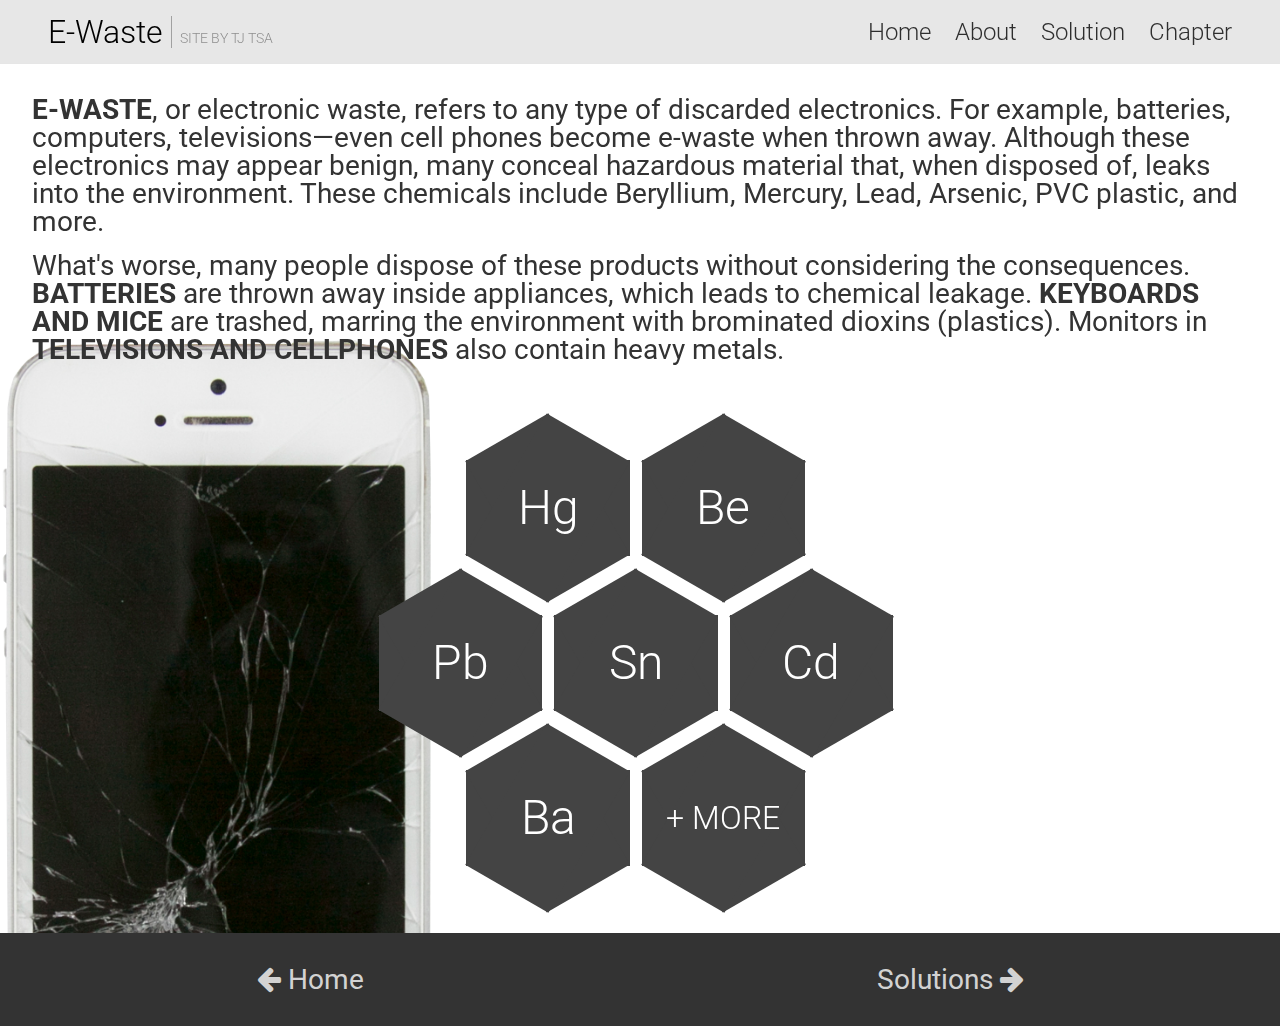
==== about.html @ 9950ea94 "Create nav menu" ====
<!doctype html>
<html class="no-js" lang="">
<head>
	<meta charset="utf-8">
	<meta http-equiv="x-ua-compatible" content="ie=edge">
	<title>About | E-Waste</title>
	<meta name="description" content="">
	<meta name="viewport" content="width=device-width, initial-scale=1">

	<link rel="apple-touch-icon" href="apple-touch-icon.png">
	<!-- Place favicon.ico in the root directory -->

	<link rel="stylesheet" href="css/styles.css">
	<link rel="stylesheet" href="css/about.css">
	<script src="js/min/jquery-2.1.3.min.js"></script>
	<!--<script src="js/min/modernizr-2.8.3.min.js"></script>-->
	<script src="js/min/tweenlite-1.16.1.min.js"></script>
	<script src="js/min/timelinelite-1.16.1.min.js"></script>
	<script src="js/min/CSSPlugin-1.16.1.min.js"></script>
	<!--<script src="js/min/highcharts-4.0.4.min.js"></script>-->
	<script src="js/min/scrollmagic-2.0.3.min.js"></script>
	<script src="js/min/scrollmagic-gsap-2.0.3.min.js"></script>
	<script src="js/min/verge-1.9.1.min.js"></script>
	<script src="js/scripts.js"></script>
	<script src="js/about.js"></script>
</head>
<body>
<header>
	<div id="title">
		<a href="./"><h1 ontouchstart="">E-Waste</h1></a>
		<a href="../" ontouchstart=""><h2>Site by TJ TSA</h2></a>
	</div>
	<nav id="menu">
		<a href="./" ontouchstart="">Home</a>
		<a href="about.html" ontouchstart="">About</a>
		<a href="solution.html" ontouchstart="">Solution</a>
		<a href="../" ontouchstart="">Chapter</a>
	</nav>
</header>
<div id="case">
	<img src="images/cracked_cellphone.png" id="cellphone" />
</div>
<main>
<section class="justify-left phone-padding">
	<div>
		<p>
			<b class="large">E-waste</b>, or electronic waste, refers to any type of discarded electronics.
			For example, batteries, computers, televisions—even cell phones become e-waste when thrown
			away. Although these electronics may appear benign, many conceal hazardous material that,
			when disposed of, leaks into the environment. These chemicals include Beryllium, Mercury,
			Lead, Arsenic, PVC plastic,	and more.
		</p>
		<br />
		<p>
			What's worse, many people dispose of these products without considering the consequences.
			<b>Batteries</b> are thrown away inside appliances, which leads to chemical leakage. <b>Keyboards
			and mice</b> are trashed, marring the environment with brominated dioxins (plastics). Monitors
			in <b>televisions and cellphones</b> also contain heavy metals.
		</p>
	</div>
</section>
<section class="phone-padding">
	<div class="hex-grid">
		<ol>
			<li class="hex" ontouchstart=""><h1>Hg</h1></li>
			<li class="hex" ontouchstart=""><h1>Be</h1></li>
		</ol>
		<ol>
			<li class="hex" ontouchstart=""><h1>Pb</h1></li>
			<li class="hex" ontouchstart=""><h1>Sn</h1></li>
			<li class="hex" ontouchstart=""><h1>Cd</h1></li>
		</ol>
		<ol>
			<li class="hex" ontouchstart=""><h1>Ba</h1></li>
			<li class="hex" ontouchstart=""><h1 class="small">+ MORE</h1></li>
		</ol>
	</div>
</section>
<footer>
	<div class="left" ontouchstart="">
		<h3><span class="fa fa-arrow-left"></span> Home</h3>
	</div>
	<div class="right" ontouchstart="">
		<h3>Solutions <span class="fa fa-arrow-right"></span></h3>
	</div>
</footer>
</main>
</body>
</html>
---- css/styles.css ----
@import url(https://fonts.googleapis.com/css?family=Roboto:400,100,200,300,500,700);@import url(https://maxcdn.bootstrapcdn.com/font-awesome/4.3.0/css/font-awesome.min.css);html,body,div,span,applet,object,iframe,h1,h2,h3,h4,h5,h6,p,blockquote,pre,a,abbr,acronym,address,big,cite,code,del,dfn,em,img,ins,kbd,q,s,samp,small,strike,strong,sub,sup,tt,var,dl,dt,dd,ol,ul,li,fieldset,form,label,legend,table,caption,tbody,tfoot,thead,tr,th,td,article,aside,canvas,details,embed,figure,figcaption,footer,header,hgroup,menu,nav,output,ruby,section,summary,time,mark,audio,video{margin:0;padding:0;border:0;font-size:100%;font:inherit;vertical-align:baseline}article,aside,details,figcaption,figure,footer,header,hgroup,menu,nav,section{display:block}body{line-height:1}ol,ul{list-style:none}blockquote,q{quotes:none}blockquote:before,blockquote:after,q:before,q:after{content:"";content:none}table{border-collapse:collapse;border-spacing:0}::-moz-selection{background:#b3d4fc;text-shadow:none}::selection{background:#b3d4fc;text-shadow:none}hr{display:block;height:1px;border:0;border-top:1px solid #ccc;margin:1em 0;padding:0}audio,canvas,iframe,img,svg,video{vertical-align:middle}fieldset{border:0;margin:0;padding:0}textarea{resize:vertical}.hidden{display:none}.visuallyhidden{border:0;clip:rect(0 0 0 0);height:1px;margin:-1px;overflow:hidden;padding:0;position:absolute;width:1px}.visuallyhidden.focusable:active,.visuallyhidden.focusable:focus{clip:auto;height:auto;margin:0;overflow:visible;position:static;width:auto}.invisible{visibility:hidden}.clearfix:before,.clearfix:after{content:" ";display:table}.clearfix:after{clear:both}@media print{*,*:before,*:after{background:transparent !important;color:#000 !important;box-shadow:none !important;text-shadow:none !important}a,a:visited{text-decoration:underline}a[href]:after{content:" (" attr(href) ")"}abbr[title]:after{content:" (" attr(title) ")"}a[href^="#"]:after,a[href^="javascript:"]:after{content:""}pre,blockquote{border:1px solid #999;page-break-inside:avoid}thead{display:table-header-group}tr,img{page-break-inside:avoid}img{max-width:100% !important}p,h2,h3{orphans:3;widows:3}h2,h3{page-break-after:avoid}}html{box-sizing:border-box}*,*:before,*:after{box-sizing:inherit}body{font-family:'Roboto', sans-serif;height:100%;overflow-x:hidden}html,main{height:100%}.noscroll{overflow:hidden}header{position:fixed;display:-webkit-box;display:-webkit-flex;display:-ms-flexbox;display:flex;-webkit-box-align:center;-webkit-align-items:center;-ms-flex-align:center;align-items:center;height:4rem;top:0;left:0;width:100%;padding:1rem 3rem;background-color:rgba(230,230,230,0.95);color:black;border-bottom:solid 1px #e6e6e6;-webkit-tap-highlight-color:transparent;-webkit-tap-highlight-color:transparent;z-index:10}header #title{display:-webkit-box;display:-webkit-flex;display:-ms-flexbox;display:flex;-webkit-box-align:baseline;-webkit-align-items:baseline;-ms-flex-align:baseline;align-items:baseline}header #title h1{font-size:200%;padding-right:0.5rem;margin:0;white-space:nowrap;overflow:hidden;border-right:solid rgba(0,0,0,0.3) 1px}header #title h2{padding-left:0.5rem;margin:0;font-size:90%;color:rgba(0,0,0,0.4);text-transform:uppercase;white-space:nowrap;overflow:hidden}header #title h2 a{color:rgba(0,0,0,0.4)}header nav#menu{display:-webkit-box;display:-webkit-flex;display:-ms-flexbox;display:flex;-webkit-box-flex:1;-webkit-flex-grow:1;-ms-flex-positive:1;flex-grow:1;-webkit-box-pack:end;-webkit-justify-content:flex-end;-ms-flex-pack:end;justify-content:flex-end}header nav#menu a{font-size:150%;font-weight:300;padding-left:1em;color:black;opacity:0.8;-webkit-transition:inherit,opacity 0.1s linear;transition:inherit,opacity 0.1s linear}@media only screen and (min-width: 769px){header a:hover{opacity:1}}@media only screen and (max-width: 768px){header{padding:1rem 2rem}header #title h2{font-size:75%}header a:active{opacity:1}}@media only screen and (min-width: 481px) and (max-width: 768px){header a{-webkit-transition:-webkit-transform 0.1s linear;transition:transform 0.1s linear}header a:active{-webkit-transform:scale3d(0.9, 0.9, 1);transform:scale3d(0.9, 0.9, 1)}}@media only screen and (max-width: 480px){header #title{-webkit-box-flex:1;-webkit-flex-grow:1;-ms-flex-positive:1;flex-grow:1}header #menu-toggle{display:block;width:1.5rem;height:1.5rem;text-align:center;font-size:1.5rem;opacity:0.7;-webkit-transition:opacity 0.1s linear,-webkit-transform 0.1s linear;transition:opacity 0.1s linear,transform 0.1s linear}header #menu-toggle:active{opacity:1}header #menu-toggle.active{-webkit-transform:rotate(180deg);-ms-transform:rotate(180deg);transform:rotate(180deg)}header nav{position:fixed;top:4rem;left:0;max-height:0;width:100%;overflow:hidden;-webkit-box-orient:vertical;-webkit-box-direction:normal;-webkit-flex-direction:column;-ms-flex-direction:column;flex-direction:column;-webkit-transition:max-height 250ms linear;transition:max-height 250ms linear}header nav a{display:block;width:100%;padding:0.25rem 2rem;background-color:#EEE;-webkit-transition:background-color 0.1s linear;transition:background-color 0.1s linear}header nav a:first-child{padding-top:0.5rem}header nav a:last-child{padding-bottom:0.5rem}header nav a:active{background-color:#FEFEFE}header nav.active{max-height:100%}}main{position:absolute;top:4rem;left:0;width:100%}@media only screen and (max-width: 480px){main{-webkit-transition:-webkit-filter 250ms linear,opacity 250ms linear;-moz-transition:-moz-filter 250ms linear,opacity 250ms linear;-ms-transition:-ms-filter 250ms linear,opacity 250ms linear;-o-transition:-o-filter 250ms linear,opacity 250ms linear}main.blur{-webkit-filter:blur(3px);filter:blur(3px);opacity:0.5}}a:link,a:visited{color:black;text-decoration:none}h1{margin:0;padding:0.7em}.center-horizontal{margin:0 auto}section{position:relative;display:-webkit-box;display:-webkit-flex;display:-ms-flexbox;display:flex;height:100%;width:100%;-webkit-box-align:center;-webkit-align-items:center;-ms-flex-align:center;align-items:center;-webkit-box-pack:center;-webkit-justify-content:center;-ms-flex-pack:center;justify-content:center;z-index:1}section.justify-left{-webkit-box-pack:start;-webkit-justify-content:flex-start;-ms-flex-pack:start;justify-content:flex-start;padding:2rem}section.justify-right{-webkit-box-pack:end;-webkit-justify-content:flex-end;-ms-flex-pack:end;justify-content:flex-end;padding:2rem}section.align-bottom{-webkit-box-align:end;-webkit-align-items:flex-end;-ms-flex-align:end;align-items:flex-end;padding:2rem}section .content{max-width:90%;text-align:center}section .footnote{position:absolute;padding:0.25rem 0;text-transform:uppercase;font-size:75%}section a{-webkit-transition:color 0.1s linear;transition:color 0.1s linear}section a:link,section a:visited{color:#303F9F}section a:hover{color:#5C6BC0}section b{text-transform:uppercase}section b.large{font-size:100%}section.cols{display:-webkit-box;display:-webkit-flex;display:-ms-flexbox;display:flex;-webkit-box-align:start;-webkit-align-items:flex-start;-ms-flex-align:start;align-items:flex-start;-webkit-box-pack:start;-webkit-justify-content:flex-start;-ms-flex-pack:start;justify-content:flex-start;z-index:1}section.cols .col{height:100%;width:50%;display:-webkit-box;display:-webkit-flex;display:-ms-flexbox;display:flex;-webkit-box-align:center;-webkit-align-items:center;-ms-flex-align:center;align-items:center}section.cols .col.left{position:relative;-webkit-box-pack:end;-webkit-justify-content:flex-end;-ms-flex-pack:end;justify-content:flex-end;text-align:right}section.cols .col.left .footnote{right:1rem}@media only screen and (max-width: 480px){section.cols{-webkit-box-orient:vertical;-webkit-box-direction:normal;-webkit-flex-direction:column;-ms-flex-direction:column;flex-direction:column}section.cols .col{height:auto;width:100%}}h1{font-size:300%;font-weight:300;margin:1.5rem 0;padding:0}h2{font-size:250%;font-weight:300;margin:1.25rem 0}h3{font-size:175%;font-weight:400;margin:1rem 0}h4{font-size:150%;font-weight:400;margin:1rem 0}p{font-size:175%;font-weight:400;color:#333}p.no-indent{text-indent:0;padding:2rem}div.button{display:-webkit-box;display:-webkit-flex;display:-ms-flexbox;display:flex;padding:1rem;border:solid green 1px;border-radius:1rem;-webkit-box-align:center;-webkit-align-items:center;-ms-flex-align:center;align-items:center;-webkit-box-pack:center;-webkit-justify-content:center;-ms-flex-pack:center;justify-content:center}footer{display:-webkit-box;display:-webkit-flex;display:-ms-flexbox;display:flex;-webkit-box-align:center;-webkit-align-items:center;-ms-flex-align:center;align-items:center;-webkit-box-pack:center;-webkit-justify-content:center;-ms-flex-pack:center;justify-content:center;color:rgba(255,255,255,0.8);background-color:#333;cursor:pointer}footer div{-webkit-box-flex:1;-webkit-flex-grow:1;-ms-flex-positive:1;flex-grow:1;padding:1rem 2rem;-webkit-transition:background-color 0.1s linear,color 0.1s linear;transition:background-color 0.1s linear,color 0.1s linear;text-align:center}footer div h2,footer div h3{-webkit-transition:-webkit-transform 50ms linear;transition:transform 50ms linear;pointer-events:none}footer div.left{justify-self:flex-start}footer div.right{justify-self:flex-end}@media only screen and (min-width: 769px){footer div:hover{background-color:#555;color:white}}@media only screen and (max-width: 768px){footer{-webkit-tap-highlight-color:transparent;-webkit-tap-highlight-color:transparent;-webkit-transition:-webkit-transform 0.1s linear;transition:transform 0.1s linear}footer div:active{background-color:#555;color:white}footer div:active h2,footer div:active h3{-webkit-transform:scale3d(0.9, 0.9, 1);transform:scale3d(0.9, 0.9, 1);-webkit-transition:-webkit-transform 50ms linear;transition:transform 50ms linear}}@media only screen and (max-width: 480px){p{-webkit-hyphens:auto;-moz-hyphens:auto;-ms-hyphens:auto;hyphens:auto;font-size:1.25em}h1{font-size:250%;font-weight:300;margin:1.5rem 0;padding:0}h2{font-size:200%;font-weight:300;margin:1.25rem 0}h3{font-size:150%;font-weight:400;margin:1rem 0}h4{font-size:125%;font-weight:400;margin:1rem 0}}
---- css/about.css ----
#case{position:absolute;top:25%;height:100%;width:auto}#case #cellphone{position:absolute;top:0;left:0;max-height:100%;width:auto}@media only screen and (max-width: 768px){#case{display:none;width:0}}.hex-grid ol:nth-child(2n-1){position:relative;left:5.4545454545rem}.hex-grid ol:nth-child(2n){position:relative;margin-top:3.5rem;margin-bottom:3.5rem}.hex-grid .hex{position:relative;width:10.2rem;height:6rem;background-color:#444;display:inline-block;margin-right:0.5rem;-webkit-transition:all 0.1s ease-in-out;transition:all 0.1s ease-in-out}.hex-grid .hex:before,.hex-grid .hex:after{position:absolute;width:inherit;height:inherit;border-radius:inherit;background:inherit;content:"";-webkit-transform:rotate(60deg);-ms-transform:rotate(60deg);transform:rotate(60deg)}.hex-grid .hex:after{-webkit-transform:rotate(-60deg);-ms-transform:rotate(-60deg);transform:rotate(-60deg)}.hex-grid .hex:active{-webkit-transform:scale3d(0.9, 0.9, 1);transform:scale3d(0.9, 0.9, 1)}@media only screen and (min-width: 769px){.hex-grid .hex:hover{background:#888;cursor:pointer}}.hex-grid h1{position:absolute;top:0;left:0;padding:0;color:white;width:100%;height:100%;text-align:center;line-height:3rem;z-index:2;pointer-events:none}.hex-grid h1.small{font-size:200%}@media only screen and (max-width: 768px){.hex-grid .hex{-webkit-tap-highlight-color:transparent;-webkit-tap-highlight-color:transparent;-webkit-transition:-webkit-transform 0.1s linear;transition:transform 0.1s linear}.hex-grid .hex:active{background-color:#888}}@media only screen and (max-width: 480px){.hex-grid ol:nth-child(2n-1){left:2.7272727273rem}.hex-grid .hex{width:5.1rem;height:3rem}.hex-grid ol:nth-child(2n){margin-top:2rem;margin-bottom:2rem}.hex-grid h1{font-size:150%;line-height:0}.hex-grid h1.small{font-size:110%}}section{height:auto;margin-bottom:4rem}section.full{height:100%}#padding{height:20%}
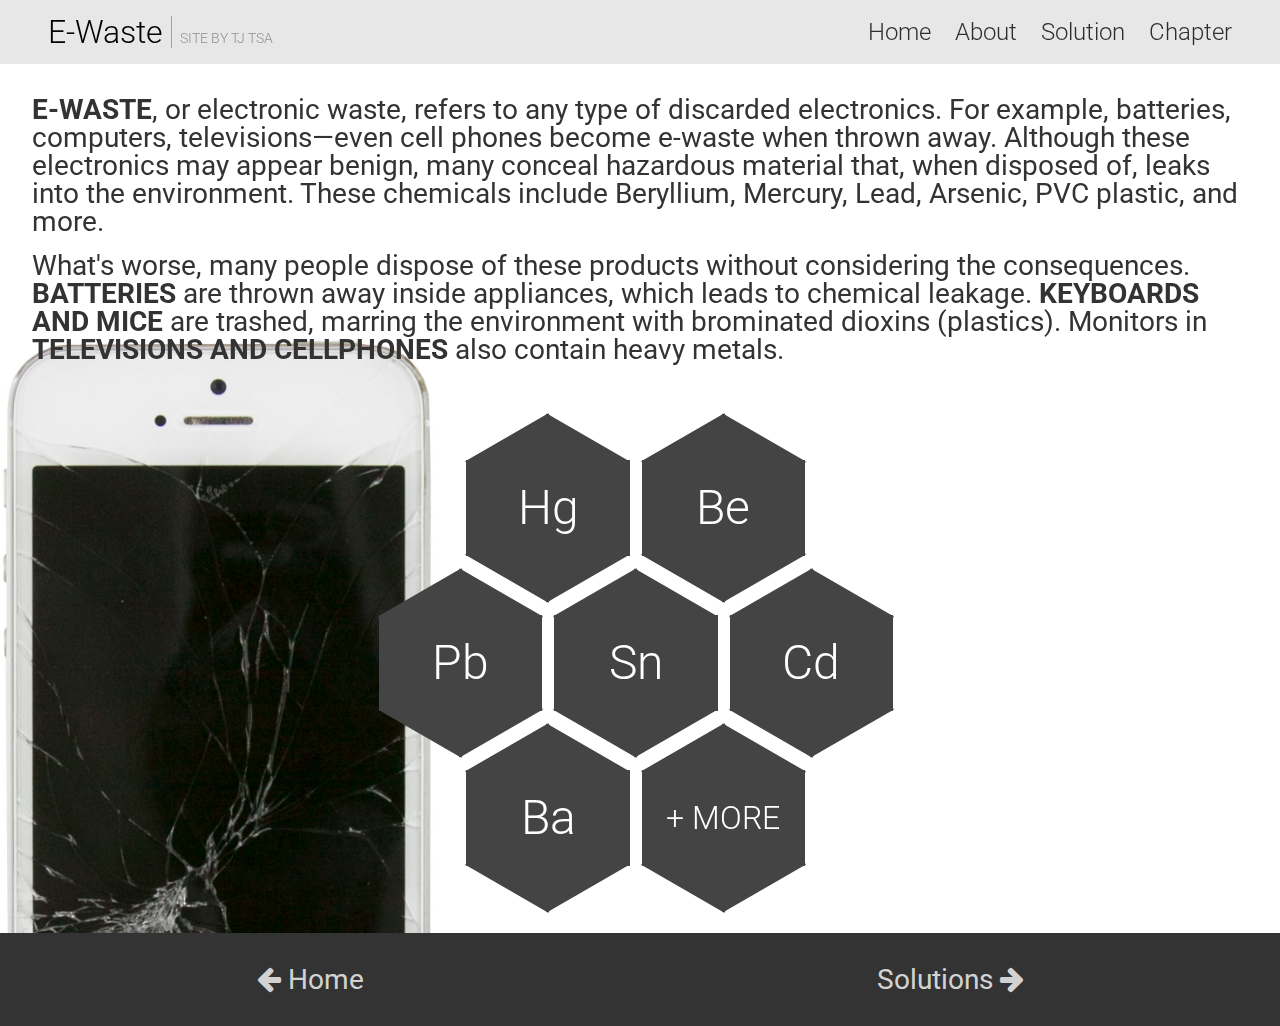
==== commit 333154a6: "Mobile optimizations" ====
--- a/about.html
+++ b/about.html
@@ -5,7 +5,7 @@
 	<meta http-equiv="x-ua-compatible" content="ie=edge">
 	<title>About | E-Waste</title>
 	<meta name="description" content="">
-	<meta name="viewport" content="width=device-width, initial-scale=1">
+	<meta name="viewport" content="width=device-width, initial-scale=1; maximum-scale=1; user-scalable=0;">
 
 	<link rel="apple-touch-icon" href="apple-touch-icon.png">
 	<!-- Place favicon.ico in the root directory -->
@@ -27,8 +27,8 @@
 <body>
 <header>
 	<div id="title">
-		<a href="./"><h1 ontouchstart="">E-Waste</h1></a>
-		<a href="../" ontouchstart=""><h2>Site by TJ TSA</h2></a>
+		<h1 ontouchstart=""><a href="./">E-Waste</a></h1>
+		<h2><a href="../" ontouchstart="">Site by TJ TSA</a></h2>
 	</div>
 	<nav id="menu">
 		<a href="./" ontouchstart="">Home</a>
@@ -38,7 +38,7 @@
 	</nav>
 </header>
 <div id="case">
-	<img src="images/cracked_cellphone.png" id="cellphone" />
+	<img src="images/cracked_cellphone.jpg" id="cellphone" />
 </div>
 <main>
 <section class="justify-left phone-padding">
--- a/css/styles.css
+++ b/css/styles.css
@@ -1 +1 @@
-@import url(https://fonts.googleapis.com/css?family=Roboto:400,100,200,300,500,700);@import url(https://maxcdn.bootstrapcdn.com/font-awesome/4.3.0/css/font-awesome.min.css);html,body,div,span,applet,object,iframe,h1,h2,h3,h4,h5,h6,p,blockquote,pre,a,abbr,acronym,address,big,cite,code,del,dfn,em,img,ins,kbd,q,s,samp,small,strike,strong,sub,sup,tt,var,dl,dt,dd,ol,ul,li,fieldset,form,label,legend,table,caption,tbody,tfoot,thead,tr,th,td,article,aside,canvas,details,embed,figure,figcaption,footer,header,hgroup,menu,nav,output,ruby,section,summary,time,mark,audio,video{margin:0;padding:0;border:0;font-size:100%;font:inherit;vertical-align:baseline}article,aside,details,figcaption,figure,footer,header,hgroup,menu,nav,section{display:block}body{line-height:1}ol,ul{list-style:none}blockquote,q{quotes:none}blockquote:before,blockquote:after,q:before,q:after{content:"";content:none}table{border-collapse:collapse;border-spacing:0}::-moz-selection{background:#b3d4fc;text-shadow:none}::selection{background:#b3d4fc;text-shadow:none}hr{display:block;height:1px;border:0;border-top:1px solid #ccc;margin:1em 0;padding:0}audio,canvas,iframe,img,svg,video{vertical-align:middle}fieldset{border:0;margin:0;padding:0}textarea{resize:vertical}.hidden{display:none}.visuallyhidden{border:0;clip:rect(0 0 0 0);height:1px;margin:-1px;overflow:hidden;padding:0;position:absolute;width:1px}.visuallyhidden.focusable:active,.visuallyhidden.focusable:focus{clip:auto;height:auto;margin:0;overflow:visible;position:static;width:auto}.invisible{visibility:hidden}.clearfix:before,.clearfix:after{content:" ";display:table}.clearfix:after{clear:both}@media print{*,*:before,*:after{background:transparent !important;color:#000 !important;box-shadow:none !important;text-shadow:none !important}a,a:visited{text-decoration:underline}a[href]:after{content:" (" attr(href) ")"}abbr[title]:after{content:" (" attr(title) ")"}a[href^="#"]:after,a[href^="javascript:"]:after{content:""}pre,blockquote{border:1px solid #999;page-break-inside:avoid}thead{display:table-header-group}tr,img{page-break-inside:avoid}img{max-width:100% !important}p,h2,h3{orphans:3;widows:3}h2,h3{page-break-after:avoid}}html{box-sizing:border-box}*,*:before,*:after{box-sizing:inherit}body{font-family:'Roboto', sans-serif;height:100%;overflow-x:hidden}html,main{height:100%}.noscroll{overflow:hidden}header{position:fixed;display:-webkit-box;display:-webkit-flex;display:-ms-flexbox;display:flex;-webkit-box-align:center;-webkit-align-items:center;-ms-flex-align:center;align-items:center;height:4rem;top:0;left:0;width:100%;padding:1rem 3rem;background-color:rgba(230,230,230,0.95);color:black;border-bottom:solid 1px #e6e6e6;-webkit-tap-highlight-color:transparent;-webkit-tap-highlight-color:transparent;z-index:10}header #title{display:-webkit-box;display:-webkit-flex;display:-ms-flexbox;display:flex;-webkit-box-align:baseline;-webkit-align-items:baseline;-ms-flex-align:baseline;align-items:baseline}header #title h1{font-size:200%;padding-right:0.5rem;margin:0;white-space:nowrap;overflow:hidden;border-right:solid rgba(0,0,0,0.3) 1px}header #title h2{padding-left:0.5rem;margin:0;font-size:90%;color:rgba(0,0,0,0.4);text-transform:uppercase;white-space:nowrap;overflow:hidden}header #title h2 a{color:rgba(0,0,0,0.4)}header nav#menu{display:-webkit-box;display:-webkit-flex;display:-ms-flexbox;display:flex;-webkit-box-flex:1;-webkit-flex-grow:1;-ms-flex-positive:1;flex-grow:1;-webkit-box-pack:end;-webkit-justify-content:flex-end;-ms-flex-pack:end;justify-content:flex-end}header nav#menu a{font-size:150%;font-weight:300;padding-left:1em;color:black;opacity:0.8;-webkit-transition:inherit,opacity 0.1s linear;transition:inherit,opacity 0.1s linear}@media only screen and (min-width: 769px){header a:hover{opacity:1}}@media only screen and (max-width: 768px){header{padding:1rem 2rem}header #title h2{font-size:75%}header a:active{opacity:1}}@media only screen and (min-width: 481px) and (max-width: 768px){header a{-webkit-transition:-webkit-transform 0.1s linear;transition:transform 0.1s linear}header a:active{-webkit-transform:scale3d(0.9, 0.9, 1);transform:scale3d(0.9, 0.9, 1)}}@media only screen and (max-width: 480px){header #title{-webkit-box-flex:1;-webkit-flex-grow:1;-ms-flex-positive:1;flex-grow:1}header #menu-toggle{display:block;width:1.5rem;height:1.5rem;text-align:center;font-size:1.5rem;opacity:0.7;-webkit-transition:opacity 0.1s linear,-webkit-transform 0.1s linear;transition:opacity 0.1s linear,transform 0.1s linear}header #menu-toggle:active{opacity:1}header #menu-toggle.active{-webkit-transform:rotate(180deg);-ms-transform:rotate(180deg);transform:rotate(180deg)}header nav{position:fixed;top:4rem;left:0;max-height:0;width:100%;overflow:hidden;-webkit-box-orient:vertical;-webkit-box-direction:normal;-webkit-flex-direction:column;-ms-flex-direction:column;flex-direction:column;-webkit-transition:max-height 250ms linear;transition:max-height 250ms linear}header nav a{display:block;width:100%;padding:0.25rem 2rem;background-color:#EEE;-webkit-transition:background-color 0.1s linear;transition:background-color 0.1s linear}header nav a:first-child{padding-top:0.5rem}header nav a:last-child{padding-bottom:0.5rem}header nav a:active{background-color:#FEFEFE}header nav.active{max-height:100%}}main{position:absolute;top:4rem;left:0;width:100%}@media only screen and (max-width: 480px){main{-webkit-transition:-webkit-filter 250ms linear,opacity 250ms linear;-moz-transition:-moz-filter 250ms linear,opacity 250ms linear;-ms-transition:-ms-filter 250ms linear,opacity 250ms linear;-o-transition:-o-filter 250ms linear,opacity 250ms linear}main.blur{-webkit-filter:blur(3px);filter:blur(3px);opacity:0.5}}a:link,a:visited{color:black;text-decoration:none}h1{margin:0;padding:0.7em}.center-horizontal{margin:0 auto}section{position:relative;display:-webkit-box;display:-webkit-flex;display:-ms-flexbox;display:flex;height:100%;width:100%;-webkit-box-align:center;-webkit-align-items:center;-ms-flex-align:center;align-items:center;-webkit-box-pack:center;-webkit-justify-content:center;-ms-flex-pack:center;justify-content:center;z-index:1}section.justify-left{-webkit-box-pack:start;-webkit-justify-content:flex-start;-ms-flex-pack:start;justify-content:flex-start;padding:2rem}section.justify-right{-webkit-box-pack:end;-webkit-justify-content:flex-end;-ms-flex-pack:end;justify-content:flex-end;padding:2rem}section.align-bottom{-webkit-box-align:end;-webkit-align-items:flex-end;-ms-flex-align:end;align-items:flex-end;padding:2rem}section .content{max-width:90%;text-align:center}section .footnote{position:absolute;padding:0.25rem 0;text-transform:uppercase;font-size:75%}section a{-webkit-transition:color 0.1s linear;transition:color 0.1s linear}section a:link,section a:visited{color:#303F9F}section a:hover{color:#5C6BC0}section b{text-transform:uppercase}section b.large{font-size:100%}section.cols{display:-webkit-box;display:-webkit-flex;display:-ms-flexbox;display:flex;-webkit-box-align:start;-webkit-align-items:flex-start;-ms-flex-align:start;align-items:flex-start;-webkit-box-pack:start;-webkit-justify-content:flex-start;-ms-flex-pack:start;justify-content:flex-start;z-index:1}section.cols .col{height:100%;width:50%;display:-webkit-box;display:-webkit-flex;display:-ms-flexbox;display:flex;-webkit-box-align:center;-webkit-align-items:center;-ms-flex-align:center;align-items:center}section.cols .col.left{position:relative;-webkit-box-pack:end;-webkit-justify-content:flex-end;-ms-flex-pack:end;justify-content:flex-end;text-align:right}section.cols .col.left .footnote{right:1rem}@media only screen and (max-width: 480px){section.cols{-webkit-box-orient:vertical;-webkit-box-direction:normal;-webkit-flex-direction:column;-ms-flex-direction:column;flex-direction:column}section.cols .col{height:auto;width:100%}}h1{font-size:300%;font-weight:300;margin:1.5rem 0;padding:0}h2{font-size:250%;font-weight:300;margin:1.25rem 0}h3{font-size:175%;font-weight:400;margin:1rem 0}h4{font-size:150%;font-weight:400;margin:1rem 0}p{font-size:175%;font-weight:400;color:#333}p.no-indent{text-indent:0;padding:2rem}div.button{display:-webkit-box;display:-webkit-flex;display:-ms-flexbox;display:flex;padding:1rem;border:solid green 1px;border-radius:1rem;-webkit-box-align:center;-webkit-align-items:center;-ms-flex-align:center;align-items:center;-webkit-box-pack:center;-webkit-justify-content:center;-ms-flex-pack:center;justify-content:center}footer{display:-webkit-box;display:-webkit-flex;display:-ms-flexbox;display:flex;-webkit-box-align:center;-webkit-align-items:center;-ms-flex-align:center;align-items:center;-webkit-box-pack:center;-webkit-justify-content:center;-ms-flex-pack:center;justify-content:center;color:rgba(255,255,255,0.8);background-color:#333;cursor:pointer}footer div{-webkit-box-flex:1;-webkit-flex-grow:1;-ms-flex-positive:1;flex-grow:1;padding:1rem 2rem;-webkit-transition:background-color 0.1s linear,color 0.1s linear;transition:background-color 0.1s linear,color 0.1s linear;text-align:center}footer div h2,footer div h3{-webkit-transition:-webkit-transform 50ms linear;transition:transform 50ms linear;pointer-events:none}footer div.left{justify-self:flex-start}footer div.right{justify-self:flex-end}@media only screen and (min-width: 769px){footer div:hover{background-color:#555;color:white}}@media only screen and (max-width: 768px){footer{-webkit-tap-highlight-color:transparent;-webkit-tap-highlight-color:transparent;-webkit-transition:-webkit-transform 0.1s linear;transition:transform 0.1s linear}footer div:active{background-color:#555;color:white}footer div:active h2,footer div:active h3{-webkit-transform:scale3d(0.9, 0.9, 1);transform:scale3d(0.9, 0.9, 1);-webkit-transition:-webkit-transform 50ms linear;transition:transform 50ms linear}}@media only screen and (max-width: 480px){p{-webkit-hyphens:auto;-moz-hyphens:auto;-ms-hyphens:auto;hyphens:auto;font-size:1.25em}h1{font-size:250%;font-weight:300;margin:1.5rem 0;padding:0}h2{font-size:200%;font-weight:300;margin:1.25rem 0}h3{font-size:150%;font-weight:400;margin:1rem 0}h4{font-size:125%;font-weight:400;margin:1rem 0}}
+@import url(https://fonts.googleapis.com/css?family=Roboto:400,100,200,300,500,700);@import url(https://maxcdn.bootstrapcdn.com/font-awesome/4.3.0/css/font-awesome.min.css);html,body,div,span,applet,object,iframe,h1,h2,h3,h4,h5,h6,p,blockquote,pre,a,abbr,acronym,address,big,cite,code,del,dfn,em,img,ins,kbd,q,s,samp,small,strike,strong,sub,sup,tt,var,dl,dt,dd,ol,ul,li,fieldset,form,label,legend,table,caption,tbody,tfoot,thead,tr,th,td,article,aside,canvas,details,embed,figure,figcaption,footer,header,hgroup,menu,nav,output,ruby,section,summary,time,mark,audio,video{margin:0;padding:0;border:0;font-size:100%;font:inherit;vertical-align:baseline}article,aside,details,figcaption,figure,footer,header,hgroup,menu,nav,section{display:block}body{line-height:1}ol,ul{list-style:none}blockquote,q{quotes:none}blockquote:before,blockquote:after,q:before,q:after{content:"";content:none}table{border-collapse:collapse;border-spacing:0}::-moz-selection{background:#b3d4fc;text-shadow:none}::selection{background:#b3d4fc;text-shadow:none}hr{display:block;height:1px;border:0;border-top:1px solid #ccc;margin:1em 0;padding:0}audio,canvas,iframe,img,svg,video{vertical-align:middle}fieldset{border:0;margin:0;padding:0}textarea{resize:vertical}.hidden{display:none}.visuallyhidden{border:0;clip:rect(0 0 0 0);height:1px;margin:-1px;overflow:hidden;padding:0;position:absolute;width:1px}.visuallyhidden.focusable:active,.visuallyhidden.focusable:focus{clip:auto;height:auto;margin:0;overflow:visible;position:static;width:auto}.invisible{visibility:hidden}.clearfix:before,.clearfix:after{content:" ";display:table}.clearfix:after{clear:both}@media print{*,*:before,*:after{background:transparent !important;color:#000 !important;box-shadow:none !important;text-shadow:none !important}a,a:visited{text-decoration:underline}a[href]:after{content:" (" attr(href) ")"}abbr[title]:after{content:" (" attr(title) ")"}a[href^="#"]:after,a[href^="javascript:"]:after{content:""}pre,blockquote{border:1px solid #999;page-break-inside:avoid}thead{display:table-header-group}tr,img{page-break-inside:avoid}img{max-width:100% !important}p,h2,h3{orphans:3;widows:3}h2,h3{page-break-after:avoid}}html{box-sizing:border-box}*,*:before,*:after{box-sizing:inherit}body{font-family:'Roboto', sans-serif;height:100%;overflow-x:hidden}html,main{height:100%}.noscroll{overflow:hidden}@media only screen and (max-width: 768px){.noscroll{position:fixed}}header{position:fixed;display:-webkit-box;display:-webkit-flex;display:-ms-flexbox;display:flex;-webkit-box-align:center;-webkit-align-items:center;-ms-flex-align:center;align-items:center;height:4rem;top:0;left:0;width:100%;padding:1rem 3rem;background-color:rgba(230,230,230,0.95);color:black;border-bottom:solid 1px #e6e6e6;-webkit-tap-highlight-color:transparent;-webkit-tap-highlight-color:transparent;z-index:10}header.webapp{margin-top:20px}header.webapp:before{position:fixed;top:0;left:0;content:"";height:20px;width:100%;background-color:rgba(230,230,230,0.95)}header #title{display:-webkit-box;display:-webkit-flex;display:-ms-flexbox;display:flex;-webkit-box-align:baseline;-webkit-align-items:baseline;-ms-flex-align:baseline;align-items:baseline}header #title h1{font-size:200%;padding-right:0.5rem;margin:0;white-space:nowrap;overflow:hidden;border-right:solid rgba(0,0,0,0.3) 1px}header #title h2{padding-left:0.5rem;margin:0;font-size:90%;color:rgba(0,0,0,0.4);text-transform:uppercase;white-space:nowrap;overflow:hidden}header #title h2 a{color:rgba(0,0,0,0.4)}header nav#menu{display:-webkit-box;display:-webkit-flex;display:-ms-flexbox;display:flex;-webkit-box-flex:1;-webkit-flex-grow:1;-ms-flex-positive:1;flex-grow:1;-webkit-box-pack:end;-webkit-justify-content:flex-end;-ms-flex-pack:end;justify-content:flex-end}header nav#menu a{font-size:150%;font-weight:300;padding-left:1em;color:black;opacity:0.8;-webkit-transition:inherit,opacity 0.1s linear;transition:inherit,opacity 0.1s linear}@media only screen and (min-width: 769px){header a:hover{opacity:1}}@media only screen and (max-width: 768px){header{padding:1rem 2rem}header #title h2{font-size:75%}header a:active{opacity:1}}@media only screen and (min-width: 481px) and (max-width: 768px){header a{-webkit-transition:-webkit-transform 0.1s linear;transition:transform 0.1s linear}header a:active{-webkit-transform:scale3d(0.9, 0.9, 1);transform:scale3d(0.9, 0.9, 1)}}@media only screen and (max-width: 480px){header.webapp nav{top:calc(4rem + 20px)}header #title{-webkit-box-flex:1;-webkit-flex-grow:1;-ms-flex-positive:1;flex-grow:1}header #title a{-webkit-transition:-webkit-transform 0.1s linear;transition:transform 0.1s linear}header #title a:active{-webkit-transform:scale3d(0.9, 0.9, 1);transform:scale3d(0.9, 0.9, 1)}header #menu-toggle{display:block;width:1.5rem;height:1.5rem;text-align:center;font-size:1.5rem;opacity:0.7;-webkit-transition:opacity 0.1s linear,-webkit-transform 0.1s linear;transition:opacity 0.1s linear,transform 0.1s linear}header #menu-toggle:active{opacity:1}header #menu-toggle.active{-webkit-transform:rotate(180deg);-ms-transform:rotate(180deg);transform:rotate(180deg)}header nav{position:fixed;top:4rem;left:0;max-height:0;width:100%;overflow:hidden;-webkit-box-orient:vertical;-webkit-box-direction:normal;-webkit-flex-direction:column;-ms-flex-direction:column;flex-direction:column;-webkit-transition:max-height 250ms linear;transition:max-height 250ms linear}header nav a{display:block;width:100%;padding:0.75rem 2rem;background-color:#EEE;border-bottom:solid rgba(0,0,0,0.3) 1px;-webkit-transition:background-color 0.1s linear;transition:background-color 0.1s linear}header nav a:active{background-color:#FEFEFE}header nav.active{max-height:100%}}main{position:absolute;top:4rem;left:0;width:100%}@media only screen and (max-width: 480px){main{-webkit-transition:-webkit-filter 250ms linear,opacity 250ms linear;-moz-transition:-moz-filter 250ms linear,opacity 250ms linear;-ms-transition:-ms-filter 250ms linear,opacity 250ms linear;-o-transition:-o-filter 250ms linear,opacity 250ms linear}main.blur{-webkit-filter:blur(7px);filter:blur(7px);opacity:0.5}}a:link,a:visited{color:black;text-decoration:none}h1{margin:0;padding:0.7em}.center-horizontal{margin:0 auto}section{position:relative;display:-webkit-box;display:-webkit-flex;display:-ms-flexbox;display:flex;height:100%;width:100%;-webkit-box-align:center;-webkit-align-items:center;-ms-flex-align:center;align-items:center;-webkit-box-pack:center;-webkit-justify-content:center;-ms-flex-pack:center;justify-content:center;z-index:1}section.justify-left{-webkit-box-pack:start;-webkit-justify-content:flex-start;-ms-flex-pack:start;justify-content:flex-start;padding:2rem}section.justify-right{-webkit-box-pack:end;-webkit-justify-content:flex-end;-ms-flex-pack:end;justify-content:flex-end;padding:2rem}section.align-bottom{-webkit-box-align:end;-webkit-align-items:flex-end;-ms-flex-align:end;align-items:flex-end;padding:2rem}section .content{max-width:90%;text-align:center}section .footnote{position:absolute;padding:0.25rem 0;text-transform:uppercase;font-size:75%}section a{-webkit-transition:color 0.1s linear;transition:color 0.1s linear}section a:link,section a:visited{color:#303F9F}section a:hover{color:#5C6BC0}section b{text-transform:uppercase}section b.large{font-size:100%}section.cols{display:-webkit-box;display:-webkit-flex;display:-ms-flexbox;display:flex;-webkit-box-align:start;-webkit-align-items:flex-start;-ms-flex-align:start;align-items:flex-start;-webkit-box-pack:start;-webkit-justify-content:flex-start;-ms-flex-pack:start;justify-content:flex-start;z-index:1}section.cols .col{height:100%;width:50%;display:-webkit-box;display:-webkit-flex;display:-ms-flexbox;display:flex;-webkit-box-align:center;-webkit-align-items:center;-ms-flex-align:center;align-items:center}section.cols .col.left{position:relative;-webkit-box-pack:end;-webkit-justify-content:flex-end;-ms-flex-pack:end;justify-content:flex-end;text-align:right}section.cols .col.left .footnote{right:1rem}@media only screen and (max-width: 480px){section.cols{-webkit-box-orient:vertical;-webkit-box-direction:normal;-webkit-flex-direction:column;-ms-flex-direction:column;flex-direction:column}section.cols .col{height:auto;width:100%}}h1{font-size:300%;font-weight:300;margin:1.5rem 0;padding:0}h2{font-size:250%;font-weight:300;margin:1.25rem 0}h3{font-size:175%;font-weight:400;margin:1rem 0}h4{font-size:150%;font-weight:400;margin:1rem 0}p{font-size:175%;font-weight:400;color:#333}p.no-indent{text-indent:0;padding:2rem}div.button{display:-webkit-box;display:-webkit-flex;display:-ms-flexbox;display:flex;padding:1rem;border:solid green 1px;border-radius:1rem;-webkit-box-align:center;-webkit-align-items:center;-ms-flex-align:center;align-items:center;-webkit-box-pack:center;-webkit-justify-content:center;-ms-flex-pack:center;justify-content:center}footer{display:-webkit-box;display:-webkit-flex;display:-ms-flexbox;display:flex;-webkit-box-align:center;-webkit-align-items:center;-ms-flex-align:center;align-items:center;-webkit-box-pack:center;-webkit-justify-content:center;-ms-flex-pack:center;justify-content:center;color:rgba(255,255,255,0.8);background-color:#333;cursor:pointer}footer div{-webkit-box-flex:1;-webkit-flex-grow:1;-ms-flex-positive:1;flex-grow:1;padding:1rem 2rem;-webkit-transition:background-color 0.1s linear,color 0.1s linear;transition:background-color 0.1s linear,color 0.1s linear;text-align:center}footer div h2,footer div h3{-webkit-transition:-webkit-transform 50ms linear;transition:transform 50ms linear;pointer-events:none}footer div.left{justify-self:flex-start}footer div.right{justify-self:flex-end}@media only screen and (min-width: 769px){footer div:hover{background-color:#555;color:white}}@media only screen and (max-width: 768px){footer{-webkit-tap-highlight-color:transparent;-webkit-tap-highlight-color:transparent;-webkit-transition:-webkit-transform 0.1s linear;transition:transform 0.1s linear}footer div:active{background-color:#555;color:white}footer div:active h2,footer div:active h3{-webkit-transform:scale3d(0.9, 0.9, 1);transform:scale3d(0.9, 0.9, 1);-webkit-transition:-webkit-transform 50ms linear;transition:transform 50ms linear}}@media only screen and (max-width: 480px){p{-webkit-hyphens:auto;-moz-hyphens:auto;-ms-hyphens:auto;hyphens:auto;font-size:1.25em}h1{font-size:250%;font-weight:300;margin:1.5rem 0;padding:0}h2{font-size:200%;font-weight:300;margin:1.25rem 0}h3{font-size:150%;font-weight:400;margin:1rem 0}h4{font-size:125%;font-weight:400;margin:1rem 0}}
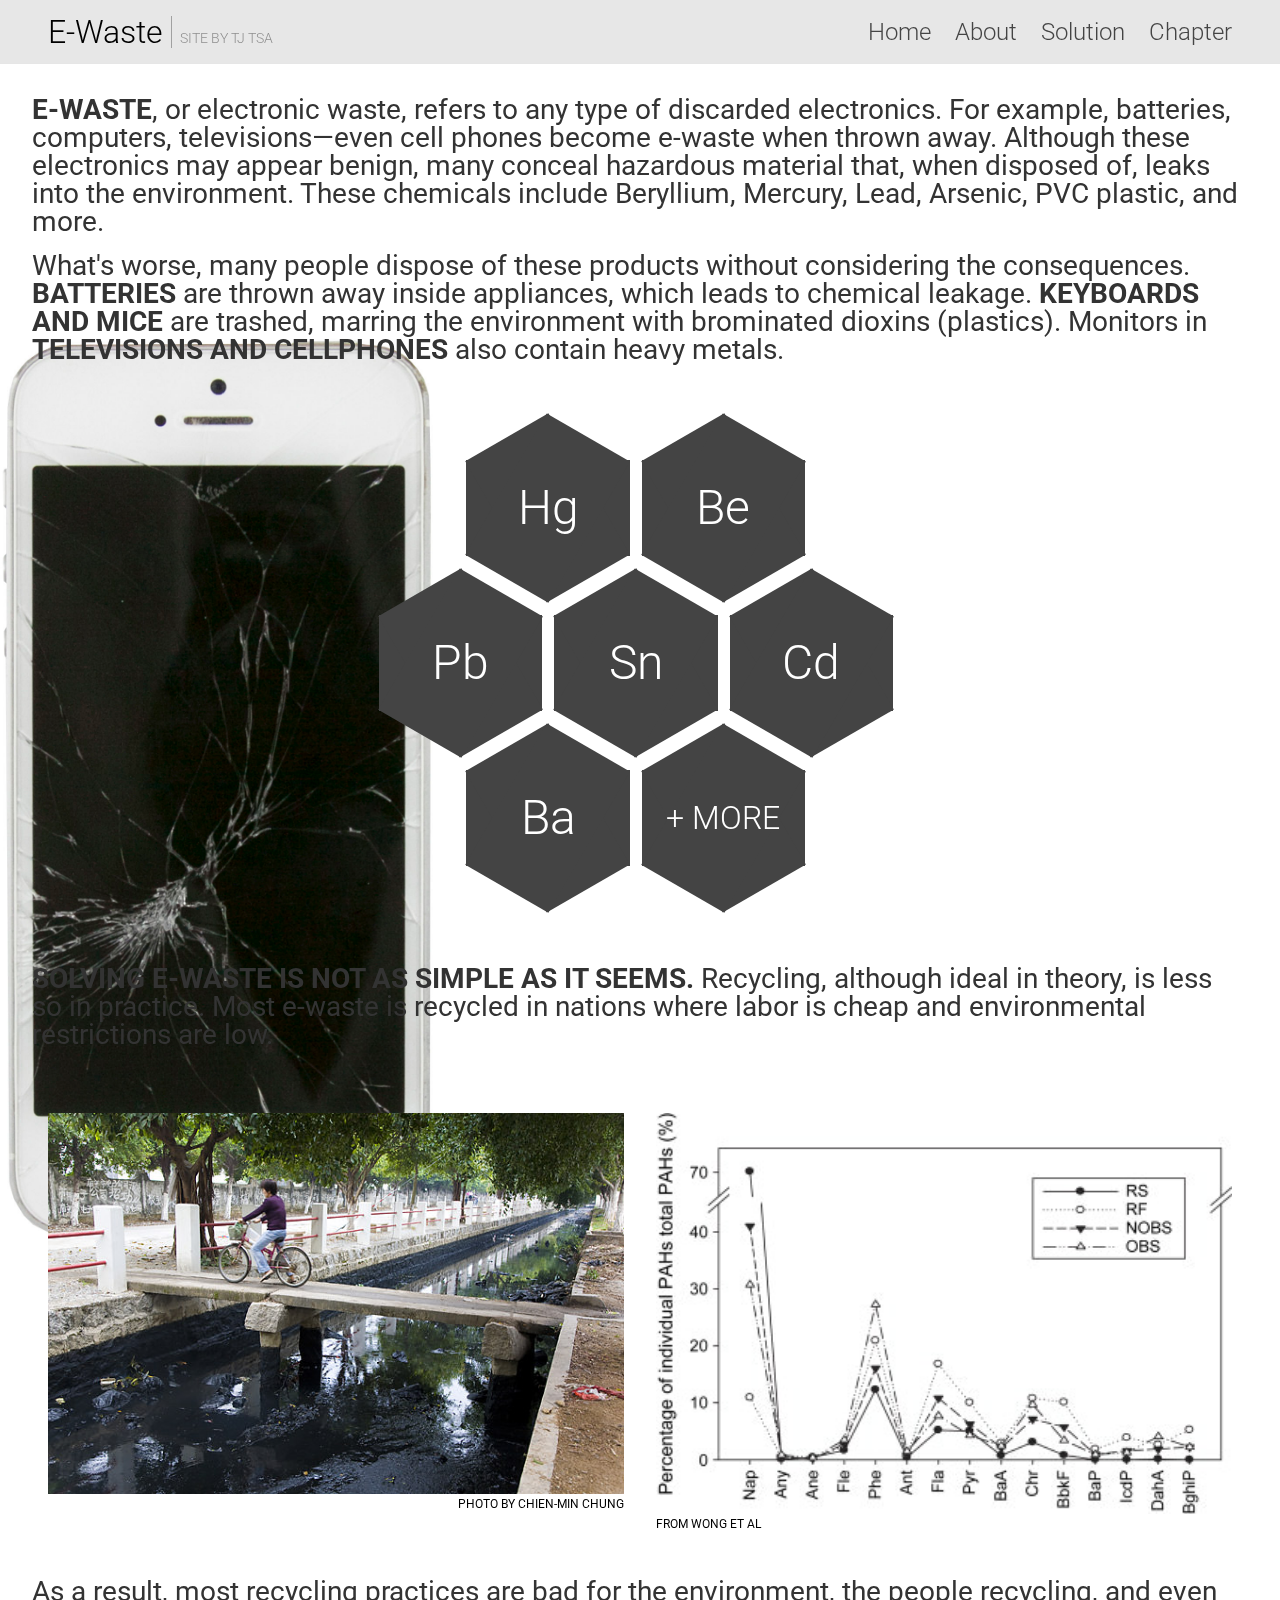
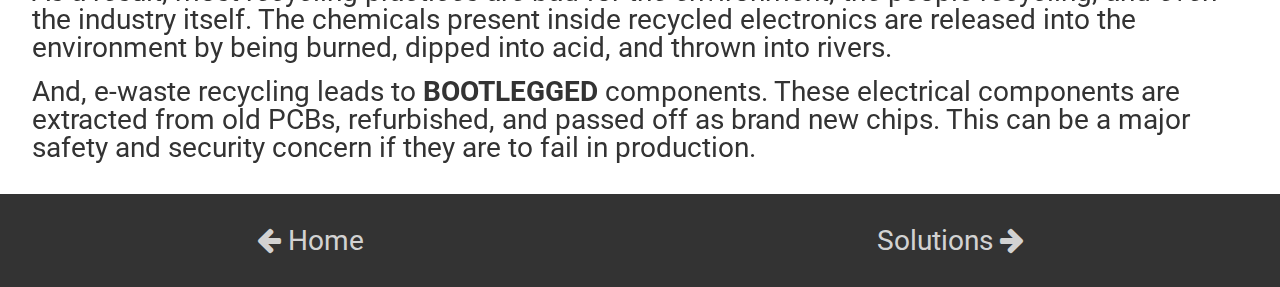
==== commit 178c1a03: "Update content" ====
--- a/about.html
+++ b/about.html
@@ -5,10 +5,11 @@
 	<meta http-equiv="x-ua-compatible" content="ie=edge">
 	<title>About | E-Waste</title>
 	<meta name="description" content="">
-	<meta name="viewport" content="width=device-width, initial-scale=1; maximum-scale=1; user-scalable=0;">
+	<meta name="viewport" content="width=device-width, initial-scale=1, maximum-scale=1, user-scalable=0">
+	<link rel="manifest" href="/manifest.json">
 
+	<link rel="icon" sizes="192x192" href="launcher-icon-4x.png">
 	<link rel="apple-touch-icon" href="apple-touch-icon.png">
-	<!-- Place favicon.ico in the root directory -->
 
 	<link rel="stylesheet" href="css/styles.css">
 	<link rel="stylesheet" href="css/about.css">
@@ -41,49 +42,85 @@
 	<img src="images/cracked_cellphone.jpg" id="cellphone" />
 </div>
 <main>
-<section class="justify-left phone-padding">
-	<div>
+	<section class="justify-left phone-padding pad">
+		<div>
+			<p>
+				<b class="large">E-waste</b>, or electronic waste, refers to any type of discarded electronics.
+				For example, batteries, computers, televisions—even cell phones become e-waste when thrown
+				away. Although these electronics may appear benign, many conceal hazardous material that,
+				when disposed of, leaks into the environment. These chemicals include Beryllium, Mercury,
+				Lead, Arsenic, PVC plastic,	and more.
+			</p>
+			<br />
+			<p>
+				What's worse, many people dispose of these products without considering the consequences.
+				<b>Batteries</b> are thrown away inside appliances, which leads to chemical leakage. <b>Keyboards
+				and mice</b> are trashed, marring the environment with brominated dioxins (plastics). Monitors
+				in <b>televisions and cellphones</b> also contain heavy metals.
+			</p>
+		</div>
+	</section>
+	<section class="phone-padding pad">
+		<div class="hex-grid">
+			<ol>
+				<li class="hex" ontouchstart=""><h1>Hg</h1></li>
+				<li class="hex" ontouchstart=""><h1>Be</h1></li>
+			</ol>
+			<ol>
+				<li class="hex" ontouchstart=""><h1>Pb</h1></li>
+				<li class="hex" ontouchstart=""><h1>Sn</h1></li>
+				<li class="hex" ontouchstart=""><h1>Cd</h1></li>
+			</ol>
+			<ol>
+				<li class="hex" ontouchstart=""><h1>Ba</h1></li>
+				<li class="hex" ontouchstart=""><h1 class="small">+ MORE</h1></li>
+			</ol>
+		</div>
+	</section>
+	<section class="justify-left phone-padding">
 		<p>
-			<b class="large">E-waste</b>, or electronic waste, refers to any type of discarded electronics.
-			For example, batteries, computers, televisions—even cell phones become e-waste when thrown
-			away. Although these electronics may appear benign, many conceal hazardous material that,
-			when disposed of, leaks into the environment. These chemicals include Beryllium, Mercury,
-			Lead, Arsenic, PVC plastic,	and more.
+			<b>Solving e-waste is not as simple as it seems.</b> Recycling, although ideal in theory, is
+			less so in practice. Most e-waste is recycled in nations where labor is cheap and environmental
+			restrictions are low.
 		</p>
-		<br />
-		<p>
-			What's worse, many people dispose of these products without considering the consequences.
-			<b>Batteries</b> are thrown away inside appliances, which leads to chemical leakage. <b>Keyboards
-			and mice</b> are trashed, marring the environment with brominated dioxins (plastics). Monitors
-			in <b>televisions and cellphones</b> also contain heavy metals.
-		</p>
-	</div>
-</section>
-<section class="phone-padding">
-	<div class="hex-grid">
-		<ol>
-			<li class="hex" ontouchstart=""><h1>Hg</h1></li>
-			<li class="hex" ontouchstart=""><h1>Be</h1></li>
-		</ol>
-		<ol>
-			<li class="hex" ontouchstart=""><h1>Pb</h1></li>
-			<li class="hex" ontouchstart=""><h1>Sn</h1></li>
-			<li class="hex" ontouchstart=""><h1>Cd</h1></li>
-		</ol>
-		<ol>
-			<li class="hex" ontouchstart=""><h1>Ba</h1></li>
-			<li class="hex" ontouchstart=""><h1 class="small">+ MORE</h1></li>
-		</ol>
-	</div>
-</section>
-<footer>
-	<div class="left" ontouchstart="">
-		<h3><span class="fa fa-arrow-left"></span> Home</h3>
-	</div>
-	<div class="right" ontouchstart="">
-		<h3>Solutions <span class="fa fa-arrow-right"></span></h3>
-	</div>
-</footer>
+	</section>
+	<section class="justify-left phone-padding cols">
+		<div class="col left">
+			<div class="img-container">
+				<img src="images/e_waste_04.jpg"/>
+				<div class="footnote">Photo by Chien-Min Chung</div>
+			</div>
+		</div>
+		<div class="col right">
+			<div class="img-container">
+				<img src="images/pap_chart.jpg"/>
+				<div class="footnote">From Wong et al</div>
+			</div>
+		</div>
+	</section>
+	<section class="justify-left phone-padding">
+		<div>
+			<p>
+				As a result, most recycling practices are bad for the environment, the people recycling,
+				and even the industry itself. The chemicals present inside recycled electronics are
+				released into the environment by being burned, dipped into acid, and thrown into rivers.
+			</p>
+			<br />
+			<p>
+				And, e-waste recycling leads to <b>bootlegged</b> components. These electrical components
+				are extracted from old PCBs, refurbished, and passed off as brand new chips. This can be
+				a major safety and security concern if they are to fail in production.
+			</p>
+		</div>
+	</section>
+	<footer>
+		<div class="left" ontouchstart="">
+			<h3><span class="fa fa-arrow-left"></span> Home</h3>
+		</div>
+		<div class="right" ontouchstart="">
+			<h3>Solutions <span class="fa fa-arrow-right"></span></h3>
+		</div>
+	</footer>
 </main>
 </body>
 </html>--- a/css/styles.css
+++ b/css/styles.css
@@ -1 +1 @@
-@import url(https://fonts.googleapis.com/css?family=Roboto:400,100,200,300,500,700);@import url(https://maxcdn.bootstrapcdn.com/font-awesome/4.3.0/css/font-awesome.min.css);html,body,div,span,applet,object,iframe,h1,h2,h3,h4,h5,h6,p,blockquote,pre,a,abbr,acronym,address,big,cite,code,del,dfn,em,img,ins,kbd,q,s,samp,small,strike,strong,sub,sup,tt,var,dl,dt,dd,ol,ul,li,fieldset,form,label,legend,table,caption,tbody,tfoot,thead,tr,th,td,article,aside,canvas,details,embed,figure,figcaption,footer,header,hgroup,menu,nav,output,ruby,section,summary,time,mark,audio,video{margin:0;padding:0;border:0;font-size:100%;font:inherit;vertical-align:baseline}article,aside,details,figcaption,figure,footer,header,hgroup,menu,nav,section{display:block}body{line-height:1}ol,ul{list-style:none}blockquote,q{quotes:none}blockquote:before,blockquote:after,q:before,q:after{content:"";content:none}table{border-collapse:collapse;border-spacing:0}::-moz-selection{background:#b3d4fc;text-shadow:none}::selection{background:#b3d4fc;text-shadow:none}hr{display:block;height:1px;border:0;border-top:1px solid #ccc;margin:1em 0;padding:0}audio,canvas,iframe,img,svg,video{vertical-align:middle}fieldset{border:0;margin:0;padding:0}textarea{resize:vertical}.hidden{display:none}.visuallyhidden{border:0;clip:rect(0 0 0 0);height:1px;margin:-1px;overflow:hidden;padding:0;position:absolute;width:1px}.visuallyhidden.focusable:active,.visuallyhidden.focusable:focus{clip:auto;height:auto;margin:0;overflow:visible;position:static;width:auto}.invisible{visibility:hidden}.clearfix:before,.clearfix:after{content:" ";display:table}.clearfix:after{clear:both}@media print{*,*:before,*:after{background:transparent !important;color:#000 !important;box-shadow:none !important;text-shadow:none !important}a,a:visited{text-decoration:underline}a[href]:after{content:" (" attr(href) ")"}abbr[title]:after{content:" (" attr(title) ")"}a[href^="#"]:after,a[href^="javascript:"]:after{content:""}pre,blockquote{border:1px solid #999;page-break-inside:avoid}thead{display:table-header-group}tr,img{page-break-inside:avoid}img{max-width:100% !important}p,h2,h3{orphans:3;widows:3}h2,h3{page-break-after:avoid}}html{box-sizing:border-box}*,*:before,*:after{box-sizing:inherit}body{font-family:'Roboto', sans-serif;height:100%;overflow-x:hidden}html,main{height:100%}.noscroll{overflow:hidden}@media only screen and (max-width: 768px){.noscroll{position:fixed}}header{position:fixed;display:-webkit-box;display:-webkit-flex;display:-ms-flexbox;display:flex;-webkit-box-align:center;-webkit-align-items:center;-ms-flex-align:center;align-items:center;height:4rem;top:0;left:0;width:100%;padding:1rem 3rem;background-color:rgba(230,230,230,0.95);color:black;border-bottom:solid 1px #e6e6e6;-webkit-tap-highlight-color:transparent;-webkit-tap-highlight-color:transparent;z-index:10}header.webapp{margin-top:20px}header.webapp:before{position:fixed;top:0;left:0;content:"";height:20px;width:100%;background-color:rgba(230,230,230,0.95)}header #title{display:-webkit-box;display:-webkit-flex;display:-ms-flexbox;display:flex;-webkit-box-align:baseline;-webkit-align-items:baseline;-ms-flex-align:baseline;align-items:baseline}header #title h1{font-size:200%;padding-right:0.5rem;margin:0;white-space:nowrap;overflow:hidden;border-right:solid rgba(0,0,0,0.3) 1px}header #title h2{padding-left:0.5rem;margin:0;font-size:90%;color:rgba(0,0,0,0.4);text-transform:uppercase;white-space:nowrap;overflow:hidden}header #title h2 a{color:rgba(0,0,0,0.4)}header nav#menu{display:-webkit-box;display:-webkit-flex;display:-ms-flexbox;display:flex;-webkit-box-flex:1;-webkit-flex-grow:1;-ms-flex-positive:1;flex-grow:1;-webkit-box-pack:end;-webkit-justify-content:flex-end;-ms-flex-pack:end;justify-content:flex-end}header nav#menu a{font-size:150%;font-weight:300;padding-left:1em;color:black;opacity:0.8;-webkit-transition:inherit,opacity 0.1s linear;transition:inherit,opacity 0.1s linear}@media only screen and (min-width: 769px){header a:hover{opacity:1}}@media only screen and (max-width: 768px){header{padding:1rem 2rem}header #title h2{font-size:75%}header a:active{opacity:1}}@media only screen and (min-width: 481px) and (max-width: 768px){header a{-webkit-transition:-webkit-transform 0.1s linear;transition:transform 0.1s linear}header a:active{-webkit-transform:scale3d(0.9, 0.9, 1);transform:scale3d(0.9, 0.9, 1)}}@media only screen and (max-width: 480px){header.webapp nav{top:calc(4rem + 20px)}header #title{-webkit-box-flex:1;-webkit-flex-grow:1;-ms-flex-positive:1;flex-grow:1}header #title a{-webkit-transition:-webkit-transform 0.1s linear;transition:transform 0.1s linear}header #title a:active{-webkit-transform:scale3d(0.9, 0.9, 1);transform:scale3d(0.9, 0.9, 1)}header #menu-toggle{display:block;width:1.5rem;height:1.5rem;text-align:center;font-size:1.5rem;opacity:0.7;-webkit-transition:opacity 0.1s linear,-webkit-transform 0.1s linear;transition:opacity 0.1s linear,transform 0.1s linear}header #menu-toggle:active{opacity:1}header #menu-toggle.active{-webkit-transform:rotate(180deg);-ms-transform:rotate(180deg);transform:rotate(180deg)}header nav{position:fixed;top:4rem;left:0;max-height:0;width:100%;overflow:hidden;-webkit-box-orient:vertical;-webkit-box-direction:normal;-webkit-flex-direction:column;-ms-flex-direction:column;flex-direction:column;-webkit-transition:max-height 250ms linear;transition:max-height 250ms linear}header nav a{display:block;width:100%;padding:0.75rem 2rem;background-color:#EEE;border-bottom:solid rgba(0,0,0,0.3) 1px;-webkit-transition:background-color 0.1s linear;transition:background-color 0.1s linear}header nav a:active{background-color:#FEFEFE}header nav.active{max-height:100%}}main{position:absolute;top:4rem;left:0;width:100%}@media only screen and (max-width: 480px){main{-webkit-transition:-webkit-filter 250ms linear,opacity 250ms linear;-moz-transition:-moz-filter 250ms linear,opacity 250ms linear;-ms-transition:-ms-filter 250ms linear,opacity 250ms linear;-o-transition:-o-filter 250ms linear,opacity 250ms linear}main.blur{-webkit-filter:blur(7px);filter:blur(7px);opacity:0.5}}a:link,a:visited{color:black;text-decoration:none}h1{margin:0;padding:0.7em}.center-horizontal{margin:0 auto}section{position:relative;display:-webkit-box;display:-webkit-flex;display:-ms-flexbox;display:flex;height:100%;width:100%;-webkit-box-align:center;-webkit-align-items:center;-ms-flex-align:center;align-items:center;-webkit-box-pack:center;-webkit-justify-content:center;-ms-flex-pack:center;justify-content:center;z-index:1}section.justify-left{-webkit-box-pack:start;-webkit-justify-content:flex-start;-ms-flex-pack:start;justify-content:flex-start;padding:2rem}section.justify-right{-webkit-box-pack:end;-webkit-justify-content:flex-end;-ms-flex-pack:end;justify-content:flex-end;padding:2rem}section.align-bottom{-webkit-box-align:end;-webkit-align-items:flex-end;-ms-flex-align:end;align-items:flex-end;padding:2rem}section .content{max-width:90%;text-align:center}section .footnote{position:absolute;padding:0.25rem 0;text-transform:uppercase;font-size:75%}section a{-webkit-transition:color 0.1s linear;transition:color 0.1s linear}section a:link,section a:visited{color:#303F9F}section a:hover{color:#5C6BC0}section b{text-transform:uppercase}section b.large{font-size:100%}section.cols{display:-webkit-box;display:-webkit-flex;display:-ms-flexbox;display:flex;-webkit-box-align:start;-webkit-align-items:flex-start;-ms-flex-align:start;align-items:flex-start;-webkit-box-pack:start;-webkit-justify-content:flex-start;-ms-flex-pack:start;justify-content:flex-start;z-index:1}section.cols .col{height:100%;width:50%;display:-webkit-box;display:-webkit-flex;display:-ms-flexbox;display:flex;-webkit-box-align:center;-webkit-align-items:center;-ms-flex-align:center;align-items:center}section.cols .col.left{position:relative;-webkit-box-pack:end;-webkit-justify-content:flex-end;-ms-flex-pack:end;justify-content:flex-end;text-align:right}section.cols .col.left .footnote{right:1rem}@media only screen and (max-width: 480px){section.cols{-webkit-box-orient:vertical;-webkit-box-direction:normal;-webkit-flex-direction:column;-ms-flex-direction:column;flex-direction:column}section.cols .col{height:auto;width:100%}}h1{font-size:300%;font-weight:300;margin:1.5rem 0;padding:0}h2{font-size:250%;font-weight:300;margin:1.25rem 0}h3{font-size:175%;font-weight:400;margin:1rem 0}h4{font-size:150%;font-weight:400;margin:1rem 0}p{font-size:175%;font-weight:400;color:#333}p.no-indent{text-indent:0;padding:2rem}div.button{display:-webkit-box;display:-webkit-flex;display:-ms-flexbox;display:flex;padding:1rem;border:solid green 1px;border-radius:1rem;-webkit-box-align:center;-webkit-align-items:center;-ms-flex-align:center;align-items:center;-webkit-box-pack:center;-webkit-justify-content:center;-ms-flex-pack:center;justify-content:center}footer{display:-webkit-box;display:-webkit-flex;display:-ms-flexbox;display:flex;-webkit-box-align:center;-webkit-align-items:center;-ms-flex-align:center;align-items:center;-webkit-box-pack:center;-webkit-justify-content:center;-ms-flex-pack:center;justify-content:center;color:rgba(255,255,255,0.8);background-color:#333;cursor:pointer}footer div{-webkit-box-flex:1;-webkit-flex-grow:1;-ms-flex-positive:1;flex-grow:1;padding:1rem 2rem;-webkit-transition:background-color 0.1s linear,color 0.1s linear;transition:background-color 0.1s linear,color 0.1s linear;text-align:center}footer div h2,footer div h3{-webkit-transition:-webkit-transform 50ms linear;transition:transform 50ms linear;pointer-events:none}footer div.left{justify-self:flex-start}footer div.right{justify-self:flex-end}@media only screen and (min-width: 769px){footer div:hover{background-color:#555;color:white}}@media only screen and (max-width: 768px){footer{-webkit-tap-highlight-color:transparent;-webkit-tap-highlight-color:transparent;-webkit-transition:-webkit-transform 0.1s linear;transition:transform 0.1s linear}footer div:active{background-color:#555;color:white}footer div:active h2,footer div:active h3{-webkit-transform:scale3d(0.9, 0.9, 1);transform:scale3d(0.9, 0.9, 1);-webkit-transition:-webkit-transform 50ms linear;transition:transform 50ms linear}}@media only screen and (max-width: 480px){p{-webkit-hyphens:auto;-moz-hyphens:auto;-ms-hyphens:auto;hyphens:auto;font-size:1.25em}h1{font-size:250%;font-weight:300;margin:1.5rem 0;padding:0}h2{font-size:200%;font-weight:300;margin:1.25rem 0}h3{font-size:150%;font-weight:400;margin:1rem 0}h4{font-size:125%;font-weight:400;margin:1rem 0}}
+@import url(https://fonts.googleapis.com/css?family=Roboto:400,100,200,300,500,700);@import url(https://maxcdn.bootstrapcdn.com/font-awesome/4.3.0/css/font-awesome.min.css);html,body,div,span,applet,object,iframe,h1,h2,h3,h4,h5,h6,p,blockquote,pre,a,abbr,acronym,address,big,cite,code,del,dfn,em,img,ins,kbd,q,s,samp,small,strike,strong,sub,sup,tt,var,dl,dt,dd,ol,ul,li,fieldset,form,label,legend,table,caption,tbody,tfoot,thead,tr,th,td,article,aside,canvas,details,embed,figure,figcaption,footer,header,hgroup,menu,nav,output,ruby,section,summary,time,mark,audio,video{margin:0;padding:0;border:0;font-size:100%;font:inherit;vertical-align:baseline}article,aside,details,figcaption,figure,footer,header,hgroup,menu,nav,section{display:block}body{line-height:1}ol,ul{list-style:none}blockquote,q{quotes:none}blockquote:before,blockquote:after,q:before,q:after{content:"";content:none}table{border-collapse:collapse;border-spacing:0}::-moz-selection{background:#b3d4fc;text-shadow:none}::selection{background:#b3d4fc;text-shadow:none}hr{display:block;height:1px;border:0;border-top:1px solid #ccc;margin:1em 0;padding:0}audio,canvas,iframe,img,svg,video{vertical-align:middle}fieldset{border:0;margin:0;padding:0}textarea{resize:vertical}.hidden{display:none}.visuallyhidden{border:0;clip:rect(0 0 0 0);height:1px;margin:-1px;overflow:hidden;padding:0;position:absolute;width:1px}.visuallyhidden.focusable:active,.visuallyhidden.focusable:focus{clip:auto;height:auto;margin:0;overflow:visible;position:static;width:auto}.invisible{visibility:hidden}.clearfix:before,.clearfix:after{content:" ";display:table}.clearfix:after{clear:both}@media print{*,*:before,*:after{background:transparent !important;color:#000 !important;box-shadow:none !important;text-shadow:none !important}a,a:visited{text-decoration:underline}a[href]:after{content:" (" attr(href) ")"}abbr[title]:after{content:" (" attr(title) ")"}a[href^="#"]:after,a[href^="javascript:"]:after{content:""}pre,blockquote{border:1px solid #999;page-break-inside:avoid}thead{display:table-header-group}tr,img{page-break-inside:avoid}img{max-width:100% !important}p,h2,h3{orphans:3;widows:3}h2,h3{page-break-after:avoid}}html{box-sizing:border-box}*,*:before,*:after{box-sizing:inherit}body{font-family:'Roboto', sans-serif;height:100%;overflow-x:hidden}html,main{height:100%}.noscroll{overflow:hidden}@media only screen and (max-width: 768px){.noscroll{position:fixed}}header{position:fixed;display:-webkit-box;display:-webkit-flex;display:-ms-flexbox;display:flex;-webkit-box-align:center;-webkit-align-items:center;-ms-flex-align:center;align-items:center;height:4rem;top:0;left:0;width:100%;padding:1rem 3rem;background-color:rgba(230,230,230,0.95);color:black;border-bottom:solid 1px #e6e6e6;-webkit-tap-highlight-color:transparent;-webkit-tap-highlight-color:transparent;z-index:10}header.webapp{margin-top:20px}header.webapp:before{position:fixed;top:0;left:0;content:"";height:20px;width:100%;background-color:rgba(230,230,230,0.95)}header #title{display:-webkit-box;display:-webkit-flex;display:-ms-flexbox;display:flex;-webkit-box-align:baseline;-webkit-align-items:baseline;-ms-flex-align:baseline;align-items:baseline}header #title h1{font-size:200%;padding-right:0.5rem;margin:0;white-space:nowrap;overflow:hidden;border-right:solid rgba(0,0,0,0.3) 1px}header #title h2{padding-left:0.5rem;margin:0;font-size:90%;color:rgba(0,0,0,0.4);text-transform:uppercase;white-space:nowrap;overflow:hidden}header #title h2 a{color:rgba(0,0,0,0.4)}header nav#menu{display:-webkit-box;display:-webkit-flex;display:-ms-flexbox;display:flex;-webkit-box-flex:1;-webkit-flex-grow:1;-ms-flex-positive:1;flex-grow:1;-webkit-box-pack:end;-webkit-justify-content:flex-end;-ms-flex-pack:end;justify-content:flex-end}header nav#menu a{font-size:150%;font-weight:300;padding-left:1em;color:black;opacity:0.7;-webkit-transition:inherit,opacity 0.1s linear;transition:inherit,opacity 0.1s linear}@media only screen and (min-width: 769px){header a:hover{opacity:1 !important}}@media only screen and (max-width: 768px){header{padding:1rem 2rem}header #title h2{font-size:75%}header a:active{opacity:1 !important}}@media only screen and (min-width: 481px) and (max-width: 768px){header a{-webkit-transition:-webkit-transform 0.1s linear;transition:transform 0.1s linear}header a:active{-webkit-transform:scale3d(0.9, 0.9, 1);transform:scale3d(0.9, 0.9, 1)}}@media only screen and (max-width: 480px){header.webapp nav{top:calc(4rem + 20px)}header #title{-webkit-box-flex:1;-webkit-flex-grow:1;-ms-flex-positive:1;flex-grow:1}header #title a{-webkit-transition:-webkit-transform 0.1s linear;transition:transform 0.1s linear}header #title a:active{-webkit-transform:scale3d(0.9, 0.9, 1);transform:scale3d(0.9, 0.9, 1)}header #menu-toggle{display:block;width:1.5rem;height:1.5rem;text-align:center;font-size:1.5rem;opacity:0.7;-webkit-transition:opacity 0.1s linear,-webkit-transform 0.1s linear;transition:opacity 0.1s linear,transform 0.1s linear}header #menu-toggle:active{opacity:1}header #menu-toggle.active{-webkit-transform:rotate(180deg);-ms-transform:rotate(180deg);transform:rotate(180deg)}header nav{position:fixed;top:4rem;left:0;max-height:0;width:100%;overflow:hidden;-webkit-box-orient:vertical;-webkit-box-direction:normal;-webkit-flex-direction:column;-ms-flex-direction:column;flex-direction:column;-webkit-transition:max-height 250ms linear;transition:max-height 250ms linear}header nav a{display:block;width:100%;padding:0.75rem 2rem;background-color:#EEE;border-bottom:solid rgba(0,0,0,0.3) 1px;-webkit-transition:background-color 0.1s linear;transition:background-color 0.1s linear}header nav a:active{background-color:#FEFEFE}header nav.active{max-height:100%}}main{position:absolute;top:4rem;left:0;width:100%}@media only screen and (max-width: 480px){main{-webkit-transition:-webkit-filter 250ms linear,opacity 250ms linear;-moz-transition:-moz-filter 250ms linear,opacity 250ms linear;-ms-transition:-ms-filter 250ms linear,opacity 250ms linear;-o-transition:-o-filter 250ms linear,opacity 250ms linear}main.blur{-webkit-filter:blur(7px);filter:blur(7px);opacity:0.5}}a:link,a:visited{color:black;text-decoration:none}h1{margin:0;padding:0.7em}.center-horizontal{margin:0 auto}section{position:relative;display:-webkit-box;display:-webkit-flex;display:-ms-flexbox;display:flex;height:100%;width:100%;-webkit-box-align:center;-webkit-align-items:center;-ms-flex-align:center;align-items:center;-webkit-box-pack:center;-webkit-justify-content:center;-ms-flex-pack:center;justify-content:center;z-index:1}section.justify-left{-webkit-box-pack:start;-webkit-justify-content:flex-start;-ms-flex-pack:start;justify-content:flex-start;padding:2rem}section.justify-right{-webkit-box-pack:end;-webkit-justify-content:flex-end;-ms-flex-pack:end;justify-content:flex-end;padding:2rem}section.align-bottom{-webkit-box-align:end;-webkit-align-items:flex-end;-ms-flex-align:end;align-items:flex-end;padding:2rem}section .content{max-width:90%;text-align:center}section .footnote{position:absolute;padding:0.25rem 0;text-transform:uppercase;font-size:75%}section a{-webkit-transition:color 0.1s linear;transition:color 0.1s linear}section a:link,section a:visited{color:#303F9F}section a:hover{color:#5C6BC0}section b{text-transform:uppercase}section b.large{font-size:100%}section.cols{display:-webkit-box;display:-webkit-flex;display:-ms-flexbox;display:flex;-webkit-box-align:start;-webkit-align-items:flex-start;-ms-flex-align:start;align-items:flex-start;-webkit-box-pack:start;-webkit-justify-content:flex-start;-ms-flex-pack:start;justify-content:flex-start;z-index:1}section.cols .col{height:100%;width:50%;display:-webkit-box;display:-webkit-flex;display:-ms-flexbox;display:flex;-webkit-box-align:center;-webkit-align-items:center;-ms-flex-align:center;align-items:center}section.cols .col.left{position:relative;-webkit-box-pack:end;-webkit-justify-content:flex-end;-ms-flex-pack:end;justify-content:flex-end;text-align:right}section.cols .col.left .footnote{right:1rem}@media only screen and (max-width: 480px){section.cols{-webkit-box-orient:vertical;-webkit-box-direction:normal;-webkit-flex-direction:column;-ms-flex-direction:column;flex-direction:column}section.cols .col{height:auto;width:100%}}h1{font-size:300%;font-weight:300;margin:1.5rem 0;padding:0}h2{font-size:250%;font-weight:300;margin:1.25rem 0}h3{font-size:175%;font-weight:400;margin:1rem 0}h4{font-size:150%;font-weight:400;margin:1rem 0}p{font-size:175%;font-weight:400;color:#333}p.no-indent{text-indent:0;padding:2rem}div.button{display:-webkit-box;display:-webkit-flex;display:-ms-flexbox;display:flex;padding:1rem;border:solid green 1px;border-radius:1rem;-webkit-box-align:center;-webkit-align-items:center;-ms-flex-align:center;align-items:center;-webkit-box-pack:center;-webkit-justify-content:center;-ms-flex-pack:center;justify-content:center}footer{display:-webkit-box;display:-webkit-flex;display:-ms-flexbox;display:flex;-webkit-box-align:center;-webkit-align-items:center;-ms-flex-align:center;align-items:center;-webkit-box-pack:center;-webkit-justify-content:center;-ms-flex-pack:center;justify-content:center;color:rgba(255,255,255,0.8);background-color:#333;cursor:pointer}footer div{-webkit-box-flex:1;-webkit-flex-grow:1;-ms-flex-positive:1;flex-grow:1;padding:1rem 2rem;-webkit-transition:background-color 0.1s linear,color 0.1s linear;transition:background-color 0.1s linear,color 0.1s linear;text-align:center}footer div h2,footer div h3{-webkit-transition:-webkit-transform 50ms linear;transition:transform 50ms linear;pointer-events:none}footer div.left{justify-self:flex-start}footer div.right{justify-self:flex-end}@media only screen and (min-width: 769px){footer div:hover{background-color:#555;color:white}}@media only screen and (max-width: 768px){footer{-webkit-tap-highlight-color:transparent;-webkit-tap-highlight-color:transparent;-webkit-transition:-webkit-transform 0.1s linear;transition:transform 0.1s linear}footer div:active{background-color:#555;color:white}footer div:active h2,footer div:active h3{-webkit-transform:scale3d(0.9, 0.9, 1);transform:scale3d(0.9, 0.9, 1);-webkit-transition:-webkit-transform 50ms linear;transition:transform 50ms linear}}@media only screen and (max-width: 480px){p{-webkit-hyphens:auto;-moz-hyphens:auto;-ms-hyphens:auto;hyphens:auto;font-size:1.25em}h1{font-size:250%;font-weight:300;margin:1.5rem 0;padding:0}h2{font-size:200%;font-weight:300;margin:1.25rem 0}h3{font-size:150%;font-weight:400;margin:1rem 0}h4{font-size:125%;font-weight:400;margin:1rem 0}}
--- a/css/about.css
+++ b/css/about.css
@@ -1 +1 @@
-#case{position:absolute;top:25%;height:100%;width:auto}#case #cellphone{position:absolute;top:0;left:0;max-height:100%;width:auto}@media only screen and (max-width: 768px){#case{display:none;width:0}}.hex-grid ol:nth-child(2n-1){position:relative;left:5.4545454545rem}.hex-grid ol:nth-child(2n){position:relative;margin-top:3.5rem;margin-bottom:3.5rem}.hex-grid .hex{position:relative;width:10.2rem;height:6rem;background-color:#444;display:inline-block;margin-right:0.5rem;-webkit-transition:all 0.1s ease-in-out;transition:all 0.1s ease-in-out}.hex-grid .hex:before,.hex-grid .hex:after{position:absolute;width:inherit;height:inherit;border-radius:inherit;background:inherit;content:"";-webkit-transform:rotate(60deg);-ms-transform:rotate(60deg);transform:rotate(60deg)}.hex-grid .hex:after{-webkit-transform:rotate(-60deg);-ms-transform:rotate(-60deg);transform:rotate(-60deg)}.hex-grid .hex:active{-webkit-transform:scale3d(0.9, 0.9, 1);transform:scale3d(0.9, 0.9, 1)}@media only screen and (min-width: 769px){.hex-grid .hex:hover{background:#888;cursor:pointer}}.hex-grid h1{position:absolute;top:0;left:0;padding:0;color:white;width:100%;height:100%;text-align:center;line-height:3rem;z-index:2;pointer-events:none}.hex-grid h1.small{font-size:200%}@media only screen and (max-width: 768px){.hex-grid .hex{-webkit-tap-highlight-color:transparent;-webkit-tap-highlight-color:transparent;-webkit-transition:-webkit-transform 0.1s linear;transition:transform 0.1s linear}.hex-grid .hex:active{background-color:#888}}@media only screen and (max-width: 480px){.hex-grid ol:nth-child(2n-1){left:2.7272727273rem}.hex-grid .hex{width:5.1rem;height:3rem}.hex-grid ol:nth-child(2n){margin-top:2rem;margin-bottom:2rem}.hex-grid h1{font-size:150%;line-height:0}.hex-grid h1.small{font-size:110%}}section{height:auto;margin-bottom:4rem}section.full{height:100%}#padding{height:20%}
+#case{position:absolute;top:25%;height:100%;width:auto}#case #cellphone{position:absolute;top:0;left:0;max-height:100%;width:auto}@media only screen and (max-width: 768px){#case{display:none;width:0}}.hex-grid ol:nth-child(2n-1){position:relative;left:5.4545454545rem}.hex-grid ol:nth-child(2n){position:relative;margin-top:3.5rem;margin-bottom:3.5rem}.hex-grid .hex{position:relative;width:10.2rem;height:6rem;background-color:#444;display:inline-block;margin-right:0.5rem;-webkit-transition:all 0.1s ease-in-out;transition:all 0.1s ease-in-out}.hex-grid .hex:before,.hex-grid .hex:after{position:absolute;width:inherit;height:inherit;border-radius:inherit;background:inherit;content:"";-webkit-transform:rotate(60deg);-ms-transform:rotate(60deg);transform:rotate(60deg)}.hex-grid .hex:after{-webkit-transform:rotate(-60deg);-ms-transform:rotate(-60deg);transform:rotate(-60deg)}.hex-grid .hex:active{-webkit-transform:scale3d(0.9, 0.9, 1);transform:scale3d(0.9, 0.9, 1)}@media only screen and (min-width: 769px){.hex-grid .hex:hover{background:#888;cursor:pointer}}.hex-grid h1{position:absolute;top:0;left:0;padding:0;color:white;width:100%;height:100%;text-align:center;line-height:3rem;z-index:2;pointer-events:none}.hex-grid h1.small{font-size:200%}@media only screen and (max-width: 768px){.hex-grid .hex{-webkit-tap-highlight-color:transparent;-webkit-tap-highlight-color:transparent;-webkit-transition:-webkit-transform 0.1s linear;transition:transform 0.1s linear}.hex-grid .hex:active{background-color:#888}}@media only screen and (max-width: 480px){.hex-grid ol:nth-child(2n-1){left:2.7272727273rem}.hex-grid .hex{width:5.1rem;height:3rem}.hex-grid ol:nth-child(2n){margin-top:2rem;margin-bottom:2rem}.hex-grid h1{font-size:150%;line-height:0}.hex-grid h1.small{font-size:110%}}section{height:auto}section.full{height:100%}section.pad{margin-bottom:4rem}#padding{height:20%}div.img-container{width:100%;padding:0 1rem}div.img-container img{width:100%}div.img-container.center{text-align:center}div.img-container.center img{width:50%}div.img-container.center .footnote{position:relative;text-transform:uppercase;font-size:75%}
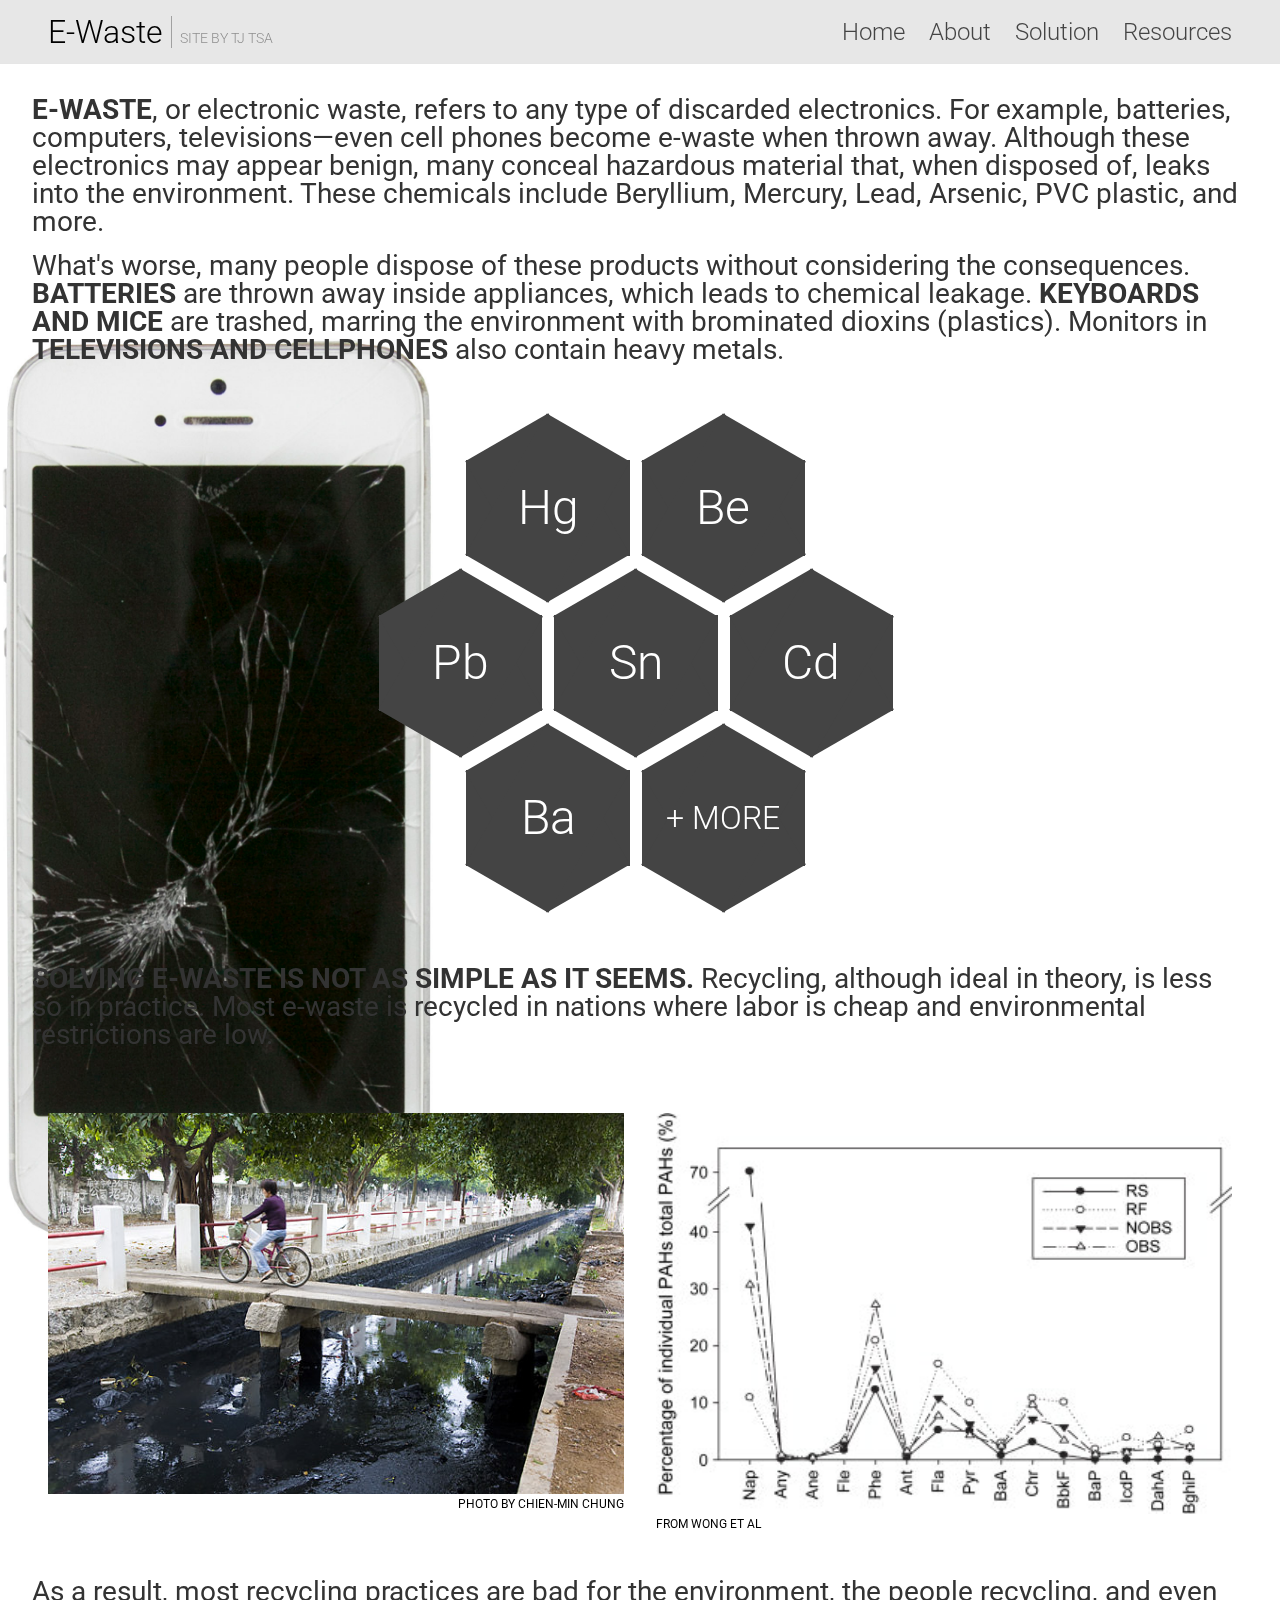
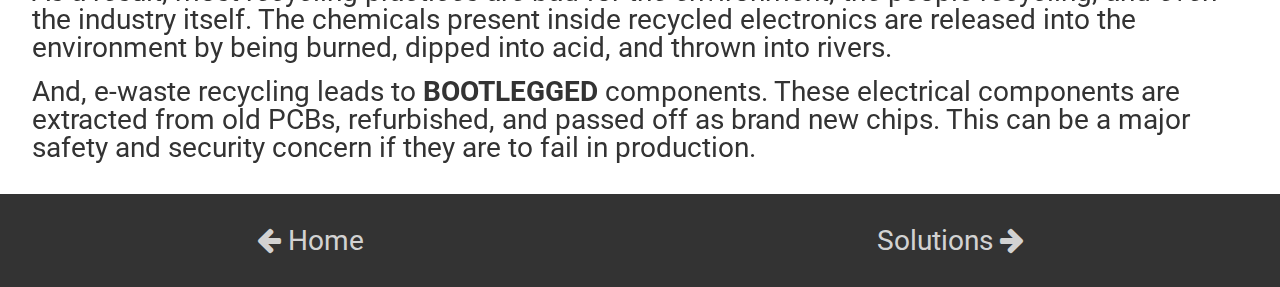
==== commit e56fd5ae: "Optimize code" ====
--- a/about.html
+++ b/about.html
@@ -13,17 +13,16 @@
 
 	<link rel="stylesheet" href="css/styles.css">
 	<link rel="stylesheet" href="css/about.css">
+
 	<script src="js/min/jquery-2.1.3.min.js"></script>
-	<!--<script src="js/min/modernizr-2.8.3.min.js"></script>-->
 	<script src="js/min/tweenlite-1.16.1.min.js"></script>
 	<script src="js/min/timelinelite-1.16.1.min.js"></script>
 	<script src="js/min/CSSPlugin-1.16.1.min.js"></script>
-	<!--<script src="js/min/highcharts-4.0.4.min.js"></script>-->
 	<script src="js/min/scrollmagic-2.0.3.min.js"></script>
 	<script src="js/min/scrollmagic-gsap-2.0.3.min.js"></script>
 	<script src="js/min/verge-1.9.1.min.js"></script>
-	<script src="js/scripts.js"></script>
-	<script src="js/about.js"></script>
+	<script src="js/min/scripts.min.js"></script>
+	<script src="js/min/about.min.js"></script>
 </head>
 <body>
 <header>
@@ -35,7 +34,7 @@
 		<a href="./" ontouchstart="">Home</a>
 		<a href="about.html" ontouchstart="">About</a>
 		<a href="solution.html" ontouchstart="">Solution</a>
-		<a href="../" ontouchstart="">Chapter</a>
+		<a href="resources.html" ontouchstart="">Resources</a>
 	</nav>
 </header>
 <div id="case">
--- a/css/styles.css
+++ b/css/styles.css
@@ -1 +1 @@
-@import url(https://fonts.googleapis.com/css?family=Roboto:400,100,200,300,500,700);@import url(https://maxcdn.bootstrapcdn.com/font-awesome/4.3.0/css/font-awesome.min.css);html,body,div,span,applet,object,iframe,h1,h2,h3,h4,h5,h6,p,blockquote,pre,a,abbr,acronym,address,big,cite,code,del,dfn,em,img,ins,kbd,q,s,samp,small,strike,strong,sub,sup,tt,var,dl,dt,dd,ol,ul,li,fieldset,form,label,legend,table,caption,tbody,tfoot,thead,tr,th,td,article,aside,canvas,details,embed,figure,figcaption,footer,header,hgroup,menu,nav,output,ruby,section,summary,time,mark,audio,video{margin:0;padding:0;border:0;font-size:100%;font:inherit;vertical-align:baseline}article,aside,details,figcaption,figure,footer,header,hgroup,menu,nav,section{display:block}body{line-height:1}ol,ul{list-style:none}blockquote,q{quotes:none}blockquote:before,blockquote:after,q:before,q:after{content:"";content:none}table{border-collapse:collapse;border-spacing:0}::-moz-selection{background:#b3d4fc;text-shadow:none}::selection{background:#b3d4fc;text-shadow:none}hr{display:block;height:1px;border:0;border-top:1px solid #ccc;margin:1em 0;padding:0}audio,canvas,iframe,img,svg,video{vertical-align:middle}fieldset{border:0;margin:0;padding:0}textarea{resize:vertical}.hidden{display:none}.visuallyhidden{border:0;clip:rect(0 0 0 0);height:1px;margin:-1px;overflow:hidden;padding:0;position:absolute;width:1px}.visuallyhidden.focusable:active,.visuallyhidden.focusable:focus{clip:auto;height:auto;margin:0;overflow:visible;position:static;width:auto}.invisible{visibility:hidden}.clearfix:before,.clearfix:after{content:" ";display:table}.clearfix:after{clear:both}@media print{*,*:before,*:after{background:transparent !important;color:#000 !important;box-shadow:none !important;text-shadow:none !important}a,a:visited{text-decoration:underline}a[href]:after{content:" (" attr(href) ")"}abbr[title]:after{content:" (" attr(title) ")"}a[href^="#"]:after,a[href^="javascript:"]:after{content:""}pre,blockquote{border:1px solid #999;page-break-inside:avoid}thead{display:table-header-group}tr,img{page-break-inside:avoid}img{max-width:100% !important}p,h2,h3{orphans:3;widows:3}h2,h3{page-break-after:avoid}}html{box-sizing:border-box}*,*:before,*:after{box-sizing:inherit}body{font-family:'Roboto', sans-serif;height:100%;overflow-x:hidden}html,main{height:100%}.noscroll{overflow:hidden}@media only screen and (max-width: 768px){.noscroll{position:fixed}}header{position:fixed;display:-webkit-box;display:-webkit-flex;display:-ms-flexbox;display:flex;-webkit-box-align:center;-webkit-align-items:center;-ms-flex-align:center;align-items:center;height:4rem;top:0;left:0;width:100%;padding:1rem 3rem;background-color:rgba(230,230,230,0.95);color:black;border-bottom:solid 1px #e6e6e6;-webkit-tap-highlight-color:transparent;-webkit-tap-highlight-color:transparent;z-index:10}header.webapp{margin-top:20px}header.webapp:before{position:fixed;top:0;left:0;content:"";height:20px;width:100%;background-color:rgba(230,230,230,0.95)}header #title{display:-webkit-box;display:-webkit-flex;display:-ms-flexbox;display:flex;-webkit-box-align:baseline;-webkit-align-items:baseline;-ms-flex-align:baseline;align-items:baseline}header #title h1{font-size:200%;padding-right:0.5rem;margin:0;white-space:nowrap;overflow:hidden;border-right:solid rgba(0,0,0,0.3) 1px}header #title h2{padding-left:0.5rem;margin:0;font-size:90%;color:rgba(0,0,0,0.4);text-transform:uppercase;white-space:nowrap;overflow:hidden}header #title h2 a{color:rgba(0,0,0,0.4)}header nav#menu{display:-webkit-box;display:-webkit-flex;display:-ms-flexbox;display:flex;-webkit-box-flex:1;-webkit-flex-grow:1;-ms-flex-positive:1;flex-grow:1;-webkit-box-pack:end;-webkit-justify-content:flex-end;-ms-flex-pack:end;justify-content:flex-end}header nav#menu a{font-size:150%;font-weight:300;padding-left:1em;color:black;opacity:0.7;-webkit-transition:inherit,opacity 0.1s linear;transition:inherit,opacity 0.1s linear}@media only screen and (min-width: 769px){header a:hover{opacity:1 !important}}@media only screen and (max-width: 768px){header{padding:1rem 2rem}header #title h2{font-size:75%}header a:active{opacity:1 !important}}@media only screen and (min-width: 481px) and (max-width: 768px){header a{-webkit-transition:-webkit-transform 0.1s linear;transition:transform 0.1s linear}header a:active{-webkit-transform:scale3d(0.9, 0.9, 1);transform:scale3d(0.9, 0.9, 1)}}@media only screen and (max-width: 480px){header.webapp nav{top:calc(4rem + 20px)}header #title{-webkit-box-flex:1;-webkit-flex-grow:1;-ms-flex-positive:1;flex-grow:1}header #title a{-webkit-transition:-webkit-transform 0.1s linear;transition:transform 0.1s linear}header #title a:active{-webkit-transform:scale3d(0.9, 0.9, 1);transform:scale3d(0.9, 0.9, 1)}header #menu-toggle{display:block;width:1.5rem;height:1.5rem;text-align:center;font-size:1.5rem;opacity:0.7;-webkit-transition:opacity 0.1s linear,-webkit-transform 0.1s linear;transition:opacity 0.1s linear,transform 0.1s linear}header #menu-toggle:active{opacity:1}header #menu-toggle.active{-webkit-transform:rotate(180deg);-ms-transform:rotate(180deg);transform:rotate(180deg)}header nav{position:fixed;top:4rem;left:0;max-height:0;width:100%;overflow:hidden;-webkit-box-orient:vertical;-webkit-box-direction:normal;-webkit-flex-direction:column;-ms-flex-direction:column;flex-direction:column;-webkit-transition:max-height 250ms linear;transition:max-height 250ms linear}header nav a{display:block;width:100%;padding:0.75rem 2rem;background-color:#EEE;border-bottom:solid rgba(0,0,0,0.3) 1px;-webkit-transition:background-color 0.1s linear;transition:background-color 0.1s linear}header nav a:active{background-color:#FEFEFE}header nav.active{max-height:100%}}main{position:absolute;top:4rem;left:0;width:100%}@media only screen and (max-width: 480px){main{-webkit-transition:-webkit-filter 250ms linear,opacity 250ms linear;-moz-transition:-moz-filter 250ms linear,opacity 250ms linear;-ms-transition:-ms-filter 250ms linear,opacity 250ms linear;-o-transition:-o-filter 250ms linear,opacity 250ms linear}main.blur{-webkit-filter:blur(7px);filter:blur(7px);opacity:0.5}}a:link,a:visited{color:black;text-decoration:none}h1{margin:0;padding:0.7em}.center-horizontal{margin:0 auto}section{position:relative;display:-webkit-box;display:-webkit-flex;display:-ms-flexbox;display:flex;height:100%;width:100%;-webkit-box-align:center;-webkit-align-items:center;-ms-flex-align:center;align-items:center;-webkit-box-pack:center;-webkit-justify-content:center;-ms-flex-pack:center;justify-content:center;z-index:1}section.justify-left{-webkit-box-pack:start;-webkit-justify-content:flex-start;-ms-flex-pack:start;justify-content:flex-start;padding:2rem}section.justify-right{-webkit-box-pack:end;-webkit-justify-content:flex-end;-ms-flex-pack:end;justify-content:flex-end;padding:2rem}section.align-bottom{-webkit-box-align:end;-webkit-align-items:flex-end;-ms-flex-align:end;align-items:flex-end;padding:2rem}section .content{max-width:90%;text-align:center}section .footnote{position:absolute;padding:0.25rem 0;text-transform:uppercase;font-size:75%}section a{-webkit-transition:color 0.1s linear;transition:color 0.1s linear}section a:link,section a:visited{color:#303F9F}section a:hover{color:#5C6BC0}section b{text-transform:uppercase}section b.large{font-size:100%}section.cols{display:-webkit-box;display:-webkit-flex;display:-ms-flexbox;display:flex;-webkit-box-align:start;-webkit-align-items:flex-start;-ms-flex-align:start;align-items:flex-start;-webkit-box-pack:start;-webkit-justify-content:flex-start;-ms-flex-pack:start;justify-content:flex-start;z-index:1}section.cols .col{height:100%;width:50%;display:-webkit-box;display:-webkit-flex;display:-ms-flexbox;display:flex;-webkit-box-align:center;-webkit-align-items:center;-ms-flex-align:center;align-items:center}section.cols .col.left{position:relative;-webkit-box-pack:end;-webkit-justify-content:flex-end;-ms-flex-pack:end;justify-content:flex-end;text-align:right}section.cols .col.left .footnote{right:1rem}@media only screen and (max-width: 480px){section.cols{-webkit-box-orient:vertical;-webkit-box-direction:normal;-webkit-flex-direction:column;-ms-flex-direction:column;flex-direction:column}section.cols .col{height:auto;width:100%}}h1{font-size:300%;font-weight:300;margin:1.5rem 0;padding:0}h2{font-size:250%;font-weight:300;margin:1.25rem 0}h3{font-size:175%;font-weight:400;margin:1rem 0}h4{font-size:150%;font-weight:400;margin:1rem 0}p{font-size:175%;font-weight:400;color:#333}p.no-indent{text-indent:0;padding:2rem}div.button{display:-webkit-box;display:-webkit-flex;display:-ms-flexbox;display:flex;padding:1rem;border:solid green 1px;border-radius:1rem;-webkit-box-align:center;-webkit-align-items:center;-ms-flex-align:center;align-items:center;-webkit-box-pack:center;-webkit-justify-content:center;-ms-flex-pack:center;justify-content:center}footer{display:-webkit-box;display:-webkit-flex;display:-ms-flexbox;display:flex;-webkit-box-align:center;-webkit-align-items:center;-ms-flex-align:center;align-items:center;-webkit-box-pack:center;-webkit-justify-content:center;-ms-flex-pack:center;justify-content:center;color:rgba(255,255,255,0.8);background-color:#333;cursor:pointer}footer div{-webkit-box-flex:1;-webkit-flex-grow:1;-ms-flex-positive:1;flex-grow:1;padding:1rem 2rem;-webkit-transition:background-color 0.1s linear,color 0.1s linear;transition:background-color 0.1s linear,color 0.1s linear;text-align:center}footer div h2,footer div h3{-webkit-transition:-webkit-transform 50ms linear;transition:transform 50ms linear;pointer-events:none}footer div.left{justify-self:flex-start}footer div.right{justify-self:flex-end}@media only screen and (min-width: 769px){footer div:hover{background-color:#555;color:white}}@media only screen and (max-width: 768px){footer{-webkit-tap-highlight-color:transparent;-webkit-tap-highlight-color:transparent;-webkit-transition:-webkit-transform 0.1s linear;transition:transform 0.1s linear}footer div:active{background-color:#555;color:white}footer div:active h2,footer div:active h3{-webkit-transform:scale3d(0.9, 0.9, 1);transform:scale3d(0.9, 0.9, 1);-webkit-transition:-webkit-transform 50ms linear;transition:transform 50ms linear}}@media only screen and (max-width: 480px){p{-webkit-hyphens:auto;-moz-hyphens:auto;-ms-hyphens:auto;hyphens:auto;font-size:1.25em}h1{font-size:250%;font-weight:300;margin:1.5rem 0;padding:0}h2{font-size:200%;font-weight:300;margin:1.25rem 0}h3{font-size:150%;font-weight:400;margin:1rem 0}h4{font-size:125%;font-weight:400;margin:1rem 0}}
+@import url(https://fonts.googleapis.com/css?family=Roboto:400,100,200,300,500,700);@import url(https://maxcdn.bootstrapcdn.com/font-awesome/4.3.0/css/font-awesome.min.css);html,body,div,span,applet,object,iframe,h1,h2,h3,h4,h5,h6,p,blockquote,pre,a,abbr,acronym,address,big,cite,code,del,dfn,em,img,ins,kbd,q,s,samp,small,strike,strong,sub,sup,tt,var,dl,dt,dd,ol,ul,li,fieldset,form,label,legend,table,caption,tbody,tfoot,thead,tr,th,td,article,aside,canvas,details,embed,figure,figcaption,footer,header,hgroup,menu,nav,output,ruby,section,summary,time,mark,audio,video{margin:0;padding:0;border:0;font-size:100%;font:inherit;vertical-align:baseline}article,aside,details,figcaption,figure,footer,header,hgroup,menu,nav,section{display:block}body{line-height:1}ol,ul{list-style:none}blockquote,q{quotes:none}blockquote:before,blockquote:after,q:before,q:after{content:"";content:none}table{border-collapse:collapse;border-spacing:0}::-moz-selection{background:#b3d4fc;text-shadow:none}::selection{background:#b3d4fc;text-shadow:none}hr{display:block;height:1px;border:0;border-top:1px solid #ccc;margin:1em 0;padding:0}audio,canvas,iframe,img,svg,video{vertical-align:middle}fieldset{border:0;margin:0;padding:0}textarea{resize:vertical}.hidden{display:none}.visuallyhidden{border:0;clip:rect(0 0 0 0);height:1px;margin:-1px;overflow:hidden;padding:0;position:absolute;width:1px}.visuallyhidden.focusable:active,.visuallyhidden.focusable:focus{clip:auto;height:auto;margin:0;overflow:visible;position:static;width:auto}.invisible{visibility:hidden}.clearfix:before,.clearfix:after{content:" ";display:table}.clearfix:after{clear:both}@media print{*,*:before,*:after{background:transparent !important;color:#000 !important;box-shadow:none !important;text-shadow:none !important}a,a:visited{text-decoration:underline}a[href]:after{content:" (" attr(href) ")"}abbr[title]:after{content:" (" attr(title) ")"}a[href^="#"]:after,a[href^="javascript:"]:after{content:""}pre,blockquote{border:1px solid #999;page-break-inside:avoid}thead{display:table-header-group}tr,img{page-break-inside:avoid}img{max-width:100% !important}p,h2,h3{orphans:3;widows:3}h2,h3{page-break-after:avoid}}html{box-sizing:border-box}*,*:before,*:after{box-sizing:inherit}body{font-family:'Roboto', sans-serif;height:100%;overflow-x:hidden}html,main{height:100%}.noscroll{overflow:hidden}@media only screen and (max-width: 768px){.noscroll{position:fixed}}.no-transition{-webkit-transition:none !important;transition:none !important}header{position:fixed;display:-webkit-box;display:-webkit-flex;display:-ms-flexbox;display:flex;-webkit-box-align:center;-webkit-align-items:center;-ms-flex-align:center;align-items:center;height:4rem;top:0;left:0;width:100%;padding:1rem 3rem;background-color:rgba(230,230,230,0.95);color:black;border-bottom:solid 1px #e6e6e6;-webkit-tap-highlight-color:transparent;-webkit-tap-highlight-color:transparent;z-index:10}header.webapp{margin-top:20px}header.webapp:before{position:fixed;top:0;left:0;content:"";height:20px;width:100%;background-color:rgba(230,230,230,0.95)}header #title{display:-webkit-box;display:-webkit-flex;display:-ms-flexbox;display:flex;-webkit-box-align:baseline;-webkit-align-items:baseline;-ms-flex-align:baseline;align-items:baseline}header #title h1{font-size:200%;padding-right:0.5rem;margin:0;white-space:nowrap;overflow:hidden;border-right:solid rgba(0,0,0,0.3) 1px}header #title h2{padding-left:0.5rem;margin:0;font-size:90%;color:rgba(0,0,0,0.4);text-transform:uppercase;white-space:nowrap;overflow:hidden}header #title h2 a{color:rgba(0,0,0,0.4)}header nav#menu{display:-webkit-box;display:-webkit-flex;display:-ms-flexbox;display:flex;-webkit-box-flex:1;-webkit-flex-grow:1;-ms-flex-positive:1;flex-grow:1;-webkit-box-pack:end;-webkit-justify-content:flex-end;-ms-flex-pack:end;justify-content:flex-end}header nav#menu a{font-size:150%;font-weight:300;padding-left:1em;color:black;opacity:0.7;-webkit-transition:inherit, opacity .1s linear;transition:inherit, opacity .1s linear}@media only screen and (min-width: 769px){header a:hover{opacity:1 !important}}@media only screen and (max-width: 768px){header{padding:1rem 2rem}header #title h2{font-size:75%}header a:active{opacity:1 !important}}@media only screen and (min-width: 481px) and (max-width: 768px){header a{-webkit-transition:-webkit-transform 0.1s linear;transition:transform 0.1s linear}header a:active{-webkit-transform:scale3d(0.9, 0.9, 1);transform:scale3d(0.9, 0.9, 1)}}@media only screen and (max-width: 480px){header.webapp nav{top:calc(4rem + 20px)}header #title{-webkit-box-flex:1;-webkit-flex-grow:1;-ms-flex-positive:1;flex-grow:1}header #title a{-webkit-transition:-webkit-transform 0.1s linear;transition:transform 0.1s linear}header #title a:active{-webkit-transform:scale3d(0.9, 0.9, 1);transform:scale3d(0.9, 0.9, 1)}header #menu-toggle{display:block;width:1.5rem;height:1.5rem;text-align:center;font-size:1.5rem;opacity:0.7;-webkit-transition:opacity 0.1s linear, -webkit-transform 0.1s linear;transition:opacity 0.1s linear, transform 0.1s linear}header #menu-toggle:active{opacity:1}header #menu-toggle.active{-webkit-transform:rotate(180deg);-ms-transform:rotate(180deg);transform:rotate(180deg)}header nav{position:fixed;top:4rem;left:0;max-height:0;width:100%;overflow:hidden;-webkit-box-orient:vertical;-webkit-box-direction:normal;-webkit-flex-direction:column;-ms-flex-direction:column;flex-direction:column;-webkit-transition:max-height 250ms linear;transition:max-height 250ms linear}header nav a{display:block;width:100%;padding:0.75rem 2rem;background-color:#EEE;border-bottom:solid rgba(0,0,0,0.3) 1px;-webkit-transition:background-color 0.1s linear;transition:background-color 0.1s linear}header nav a:active{background-color:#FEFEFE}header nav.active{max-height:100%}}main{position:absolute;top:4rem;left:0;width:100%}main.webapp{top:calc(4rem + 20px)}@media only screen and (max-width: 480px){main{-webkit-transition:-webkit-filter 250ms linear, opacity 250ms linear;-moz-transition:-moz-filter 250ms linear, opacity 250ms linear;-ms-transition:-ms-filter 250ms linear, opacity 250ms linear;-o-transition:-o-filter 250ms linear, opacity 250ms linear}main.blur{-webkit-filter:blur(7px);filter:blur(7px);opacity:0.5}}a:link,a:visited{color:black;text-decoration:none}h1{margin:0;padding:0.7em}.center-horizontal{margin:0 auto}section{position:relative;display:-webkit-box;display:-webkit-flex;display:-ms-flexbox;display:flex;height:100%;width:100%;-webkit-box-align:center;-webkit-align-items:center;-ms-flex-align:center;align-items:center;-webkit-box-pack:center;-webkit-justify-content:center;-ms-flex-pack:center;justify-content:center;z-index:1}section.justify-left{-webkit-box-pack:start;-webkit-justify-content:flex-start;-ms-flex-pack:start;justify-content:flex-start;padding:2rem}section.justify-right{-webkit-box-pack:end;-webkit-justify-content:flex-end;-ms-flex-pack:end;justify-content:flex-end;padding:2rem}section.align-bottom{-webkit-box-align:end;-webkit-align-items:flex-end;-ms-flex-align:end;align-items:flex-end;padding:2rem}section .content{max-width:90%;text-align:center}section .footnote{position:absolute;padding:0.25rem 0;text-transform:uppercase;font-size:75%}section a{-webkit-transition:color 0.1s linear;transition:color 0.1s linear}section a:link,section a:visited{color:#303F9F}section a:hover{color:#5C6BC0}section b{text-transform:uppercase}section b.large{font-size:100%}section.cols{display:-webkit-box;display:-webkit-flex;display:-ms-flexbox;display:flex;-webkit-box-align:start;-webkit-align-items:flex-start;-ms-flex-align:start;align-items:flex-start;-webkit-box-pack:start;-webkit-justify-content:flex-start;-ms-flex-pack:start;justify-content:flex-start;z-index:1}section.cols .col{height:100%;width:50%;display:-webkit-box;display:-webkit-flex;display:-ms-flexbox;display:flex;-webkit-box-align:center;-webkit-align-items:center;-ms-flex-align:center;align-items:center}section.cols .col.left{position:relative;-webkit-box-pack:end;-webkit-justify-content:flex-end;-ms-flex-pack:end;justify-content:flex-end;text-align:right}section.cols .col.left .footnote{right:1rem}@media only screen and (max-width: 480px){section.cols{-webkit-box-orient:vertical;-webkit-box-direction:normal;-webkit-flex-direction:column;-ms-flex-direction:column;flex-direction:column}section.cols .col{height:auto;width:100%}}h1{font-size:300%;font-weight:300;margin:1.5rem 0;padding:0}h2{font-size:250%;font-weight:300;margin:1.25rem 0}h3{font-size:175%;font-weight:400;margin:1rem 0}h4{font-size:150%;font-weight:400;margin:1rem 0}p{font-size:175%;font-weight:400;color:#333}p.no-indent{padding:2rem}@media only screen and (max-width: 480px){p.no-indent{padding:2rem 1rem}}div.button{display:-webkit-box;display:-webkit-flex;display:-ms-flexbox;display:flex;padding:1rem;border:solid green 1px;border-radius:1rem;-webkit-box-align:center;-webkit-align-items:center;-ms-flex-align:center;align-items:center;-webkit-box-pack:center;-webkit-justify-content:center;-ms-flex-pack:center;justify-content:center}footer{display:-webkit-box;display:-webkit-flex;display:-ms-flexbox;display:flex;-webkit-box-align:center;-webkit-align-items:center;-ms-flex-align:center;align-items:center;-webkit-box-pack:center;-webkit-justify-content:center;-ms-flex-pack:center;justify-content:center;color:rgba(255,255,255,0.8);background-color:#333;cursor:pointer}footer div{-webkit-box-flex:1;-webkit-flex-grow:1;-ms-flex-positive:1;flex-grow:1;padding:1rem 2rem;-webkit-transition:background-color 0.1s linear, color 0.1s linear;transition:background-color 0.1s linear, color 0.1s linear;text-align:center}footer div h2,footer div h3{-webkit-transition:-webkit-transform 50ms linear;transition:transform 50ms linear;pointer-events:none}footer div.left{justify-self:flex-start}footer div.right{justify-self:flex-end}@media only screen and (min-width: 769px){footer div:hover{background-color:#555;color:white}}@media only screen and (max-width: 768px){footer{-webkit-tap-highlight-color:transparent;-webkit-tap-highlight-color:transparent;-webkit-transition:-webkit-transform 0.1s linear;transition:transform 0.1s linear}footer div:active{background-color:#555;color:white}footer div:active h2,footer div:active h3{-webkit-transform:scale3d(0.9, 0.9, 1);transform:scale3d(0.9, 0.9, 1);-webkit-transition:-webkit-transform 50ms linear;transition:transform 50ms linear}}@media only screen and (max-width: 480px){*{-webkit-tap-highlight-color:transparent;-webkit-tap-highlight-color:transparent}p{-webkit-hyphens:auto;-moz-hyphens:auto;-ms-hyphens:auto;hyphens:auto;font-size:1.25em}h1{font-size:250%}h2{font-size:200%}h3{font-size:150%}h4{font-size:125%}}
--- a/css/about.css
+++ b/css/about.css
@@ -1 +1 @@
-#case{position:absolute;top:25%;height:100%;width:auto}#case #cellphone{position:absolute;top:0;left:0;max-height:100%;width:auto}@media only screen and (max-width: 768px){#case{display:none;width:0}}.hex-grid ol:nth-child(2n-1){position:relative;left:5.4545454545rem}.hex-grid ol:nth-child(2n){position:relative;margin-top:3.5rem;margin-bottom:3.5rem}.hex-grid .hex{position:relative;width:10.2rem;height:6rem;background-color:#444;display:inline-block;margin-right:0.5rem;-webkit-transition:all 0.1s ease-in-out;transition:all 0.1s ease-in-out}.hex-grid .hex:before,.hex-grid .hex:after{position:absolute;width:inherit;height:inherit;border-radius:inherit;background:inherit;content:"";-webkit-transform:rotate(60deg);-ms-transform:rotate(60deg);transform:rotate(60deg)}.hex-grid .hex:after{-webkit-transform:rotate(-60deg);-ms-transform:rotate(-60deg);transform:rotate(-60deg)}.hex-grid .hex:active{-webkit-transform:scale3d(0.9, 0.9, 1);transform:scale3d(0.9, 0.9, 1)}@media only screen and (min-width: 769px){.hex-grid .hex:hover{background:#888;cursor:pointer}}.hex-grid h1{position:absolute;top:0;left:0;padding:0;color:white;width:100%;height:100%;text-align:center;line-height:3rem;z-index:2;pointer-events:none}.hex-grid h1.small{font-size:200%}@media only screen and (max-width: 768px){.hex-grid .hex{-webkit-tap-highlight-color:transparent;-webkit-tap-highlight-color:transparent;-webkit-transition:-webkit-transform 0.1s linear;transition:transform 0.1s linear}.hex-grid .hex:active{background-color:#888}}@media only screen and (max-width: 480px){.hex-grid ol:nth-child(2n-1){left:2.7272727273rem}.hex-grid .hex{width:5.1rem;height:3rem}.hex-grid ol:nth-child(2n){margin-top:2rem;margin-bottom:2rem}.hex-grid h1{font-size:150%;line-height:0}.hex-grid h1.small{font-size:110%}}section{height:auto}section.full{height:100%}section.pad{margin-bottom:4rem}#padding{height:20%}div.img-container{width:100%;padding:0 1rem}div.img-container img{width:100%}div.img-container.center{text-align:center}div.img-container.center img{width:50%}div.img-container.center .footnote{position:relative;text-transform:uppercase;font-size:75%}
+#case{position:absolute;top:25%;height:100%;width:auto}#case #cellphone{position:absolute;top:0;left:0;max-height:100%;width:auto;-webkit-transition:left 0.5s linear;transition:left 0.5s linear}@media only screen and (max-width: 768px){#case{display:none;width:0}}.phone-padding{-webkit-transition:margin-left 0.5s linear, width 0.5s linear;transition:margin-left 0.5s linear, width 0.5s linear}.hex-grid ol:nth-child(2n-1){position:relative;left:5.4545454545rem}.hex-grid ol:nth-child(2n){position:relative;margin-top:3.5rem;margin-bottom:3.5rem}.hex-grid .hex{position:relative;width:10.2rem;height:6rem;background-color:#444;display:inline-block;margin-right:0.5rem;-webkit-transition:all 0.1s ease-in-out;transition:all 0.1s ease-in-out}.hex-grid .hex:before,.hex-grid .hex:after{position:absolute;width:inherit;height:inherit;border-radius:inherit;background:inherit;content:"";-webkit-transform:rotate(60deg);-ms-transform:rotate(60deg);transform:rotate(60deg)}.hex-grid .hex:after{-webkit-transform:rotate(-60deg);-ms-transform:rotate(-60deg);transform:rotate(-60deg)}.hex-grid .hex:active{-webkit-transform:scale3d(0.9, 0.9, 1);transform:scale3d(0.9, 0.9, 1)}@media only screen and (min-width: 769px){.hex-grid .hex:hover{background:#888;cursor:pointer}}.hex-grid h1{position:absolute;top:0;left:0;padding:0;color:white;width:100%;height:100%;text-align:center;line-height:3rem;z-index:2;pointer-events:none}.hex-grid h1.small{font-size:200%}@media only screen and (max-width: 768px){.hex-grid .hex{-webkit-tap-highlight-color:transparent;-webkit-tap-highlight-color:transparent;-webkit-transition:-webkit-transform 0.1s linear;transition:transform 0.1s linear}.hex-grid .hex:active{background-color:#888}}@media only screen and (max-width: 480px){.hex-grid ol:nth-child(2n-1){left:2.7272727273rem}.hex-grid .hex{width:5.1rem;height:3rem}.hex-grid ol:nth-child(2n){margin-top:2rem;margin-bottom:2rem}.hex-grid h1{font-size:150%;line-height:0}.hex-grid h1.small{font-size:110%}}section{height:auto}section.full{height:100%}section.pad{margin-bottom:4rem}#padding{height:20%}div.img-container{width:100%;padding:0 1rem}div.img-container img{width:100%}div.img-container.center{text-align:center}div.img-container.center img{width:50%}div.img-container.center .footnote{position:relative;text-transform:uppercase;font-size:75%}
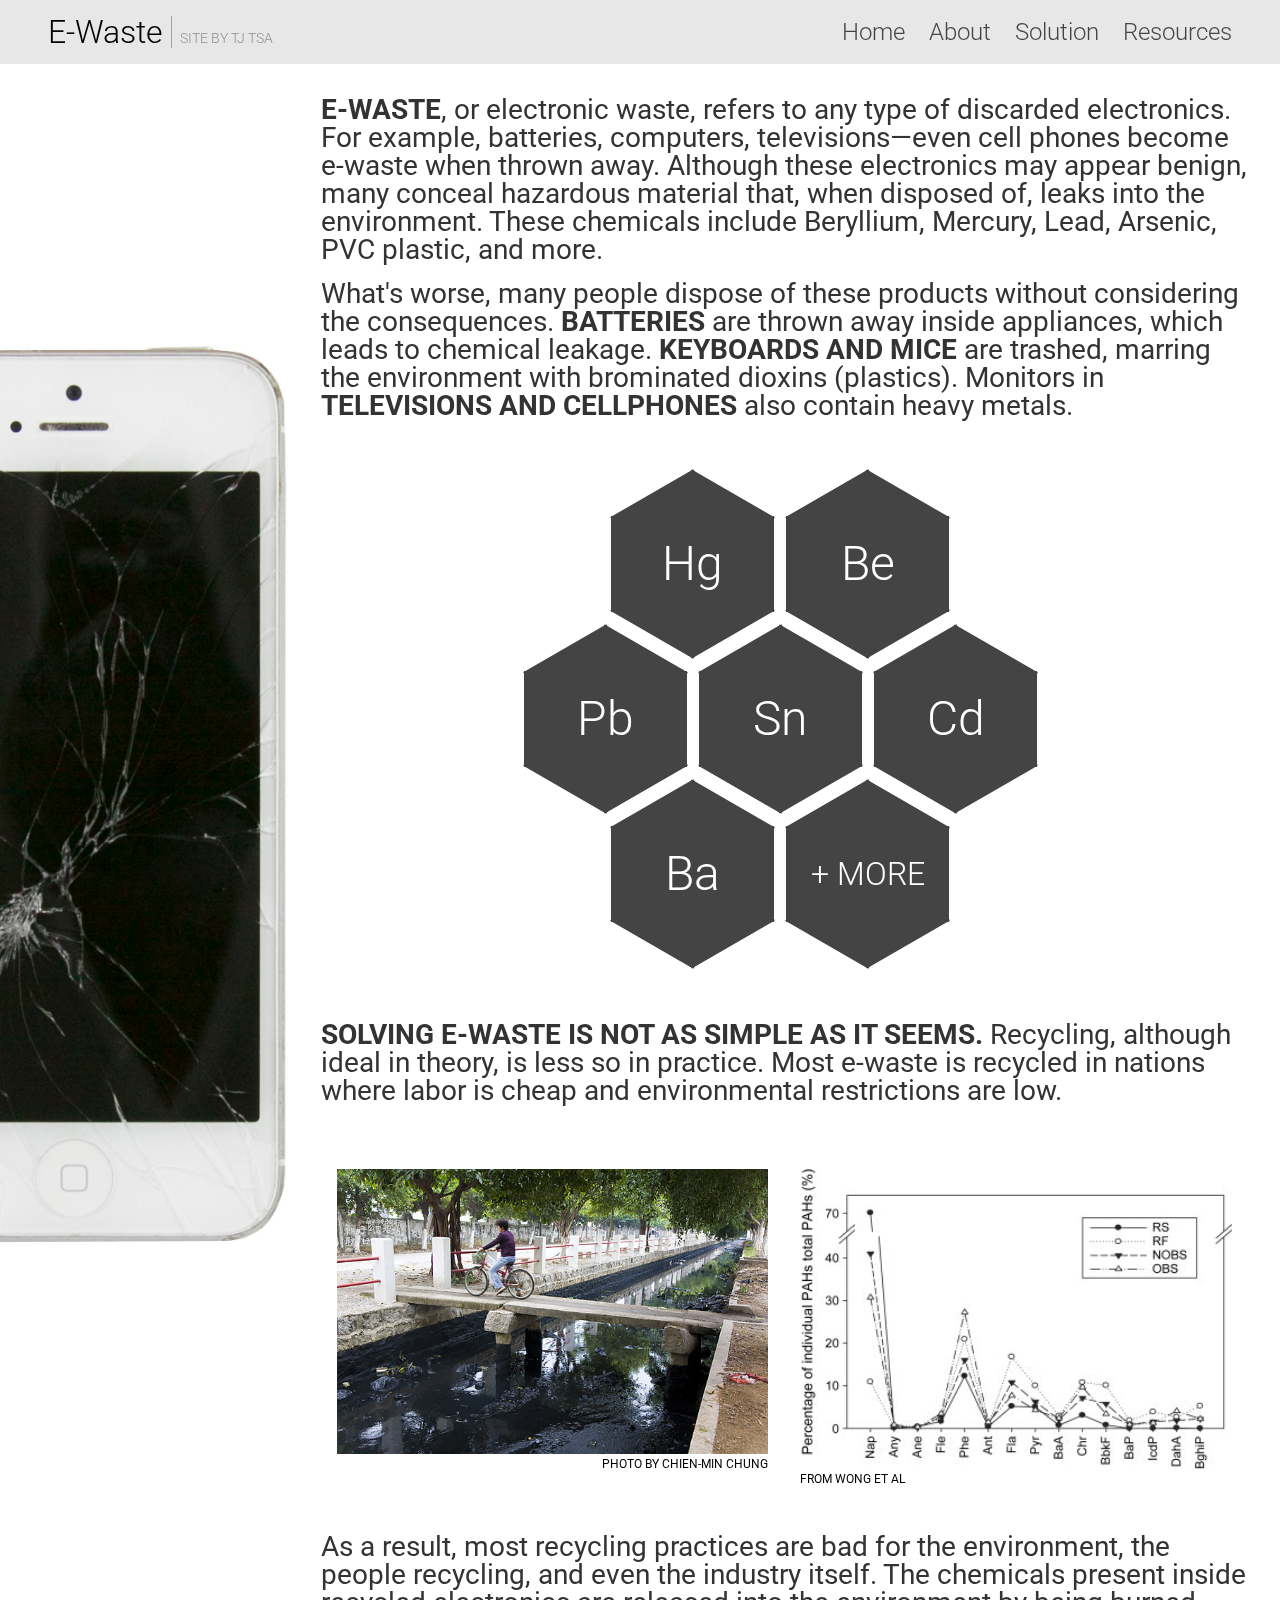
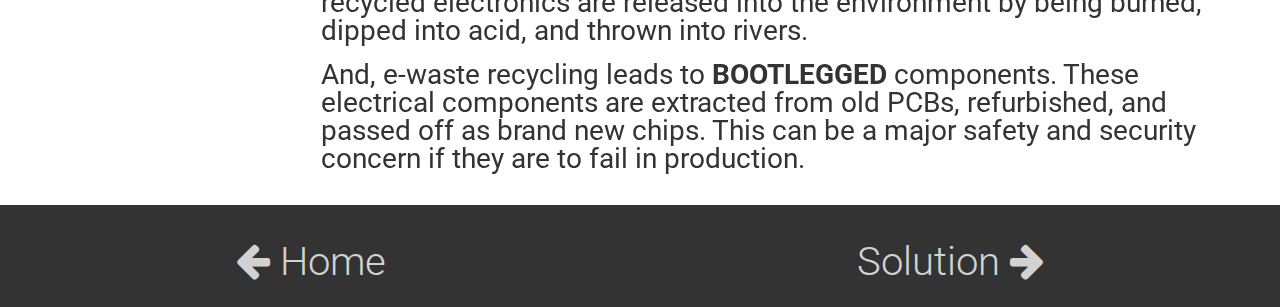
==== commit ecf7a973: "Finish resources page" ====
--- a/about.html
+++ b/about.html
@@ -62,16 +62,16 @@
 	<section class="phone-padding pad">
 		<div class="hex-grid">
 			<ol>
-				<li class="hex" ontouchstart=""><h1>Hg</h1></li>
-				<li class="hex" ontouchstart=""><h1>Be</h1></li>
+				<li class="hex" ontouchstart="" data-chem="Mercury"><h1>Hg</h1></li>
+				<li class="hex" ontouchstart="" data-chem="Beryllium"><h1>Be</h1></li>
 			</ol>
 			<ol>
-				<li class="hex" ontouchstart=""><h1>Pb</h1></li>
-				<li class="hex" ontouchstart=""><h1>Sn</h1></li>
-				<li class="hex" ontouchstart=""><h1>Cd</h1></li>
+				<li class="hex" ontouchstart="" data-chem="Lead"><h1>Pb</h1></li>
+				<li class="hex" ontouchstart="" data-chem="Tin"><h1>Sn</h1></li>
+				<li class="hex" ontouchstart="" data-chem="Cadmium"><h1>Cd</h1></li>
 			</ol>
 			<ol>
-				<li class="hex" ontouchstart=""><h1>Ba</h1></li>
+				<li class="hex" ontouchstart="" data-chem="Barium"><h1>Ba</h1></li>
 				<li class="hex" ontouchstart=""><h1 class="small">+ MORE</h1></li>
 			</ol>
 		</div>
@@ -114,10 +114,10 @@
 	</section>
 	<footer>
 		<div class="left" ontouchstart="">
-			<h3><span class="fa fa-arrow-left"></span> Home</h3>
+			<h2><span class="fa fa-arrow-left"></span> Home</h2>
 		</div>
 		<div class="right" ontouchstart="">
-			<h3>Solutions <span class="fa fa-arrow-right"></span></h3>
+			<h2>Solution <span class="fa fa-arrow-right"></span></h2>
 		</div>
 	</footer>
 </main>
--- a/css/styles.css
+++ b/css/styles.css
@@ -1 +1 @@
-@import url(https://fonts.googleapis.com/css?family=Roboto:400,100,200,300,500,700);@import url(https://maxcdn.bootstrapcdn.com/font-awesome/4.3.0/css/font-awesome.min.css);html,body,div,span,applet,object,iframe,h1,h2,h3,h4,h5,h6,p,blockquote,pre,a,abbr,acronym,address,big,cite,code,del,dfn,em,img,ins,kbd,q,s,samp,small,strike,strong,sub,sup,tt,var,dl,dt,dd,ol,ul,li,fieldset,form,label,legend,table,caption,tbody,tfoot,thead,tr,th,td,article,aside,canvas,details,embed,figure,figcaption,footer,header,hgroup,menu,nav,output,ruby,section,summary,time,mark,audio,video{margin:0;padding:0;border:0;font-size:100%;font:inherit;vertical-align:baseline}article,aside,details,figcaption,figure,footer,header,hgroup,menu,nav,section{display:block}body{line-height:1}ol,ul{list-style:none}blockquote,q{quotes:none}blockquote:before,blockquote:after,q:before,q:after{content:"";content:none}table{border-collapse:collapse;border-spacing:0}::-moz-selection{background:#b3d4fc;text-shadow:none}::selection{background:#b3d4fc;text-shadow:none}hr{display:block;height:1px;border:0;border-top:1px solid #ccc;margin:1em 0;padding:0}audio,canvas,iframe,img,svg,video{vertical-align:middle}fieldset{border:0;margin:0;padding:0}textarea{resize:vertical}.hidden{display:none}.visuallyhidden{border:0;clip:rect(0 0 0 0);height:1px;margin:-1px;overflow:hidden;padding:0;position:absolute;width:1px}.visuallyhidden.focusable:active,.visuallyhidden.focusable:focus{clip:auto;height:auto;margin:0;overflow:visible;position:static;width:auto}.invisible{visibility:hidden}.clearfix:before,.clearfix:after{content:" ";display:table}.clearfix:after{clear:both}@media print{*,*:before,*:after{background:transparent !important;color:#000 !important;box-shadow:none !important;text-shadow:none !important}a,a:visited{text-decoration:underline}a[href]:after{content:" (" attr(href) ")"}abbr[title]:after{content:" (" attr(title) ")"}a[href^="#"]:after,a[href^="javascript:"]:after{content:""}pre,blockquote{border:1px solid #999;page-break-inside:avoid}thead{display:table-header-group}tr,img{page-break-inside:avoid}img{max-width:100% !important}p,h2,h3{orphans:3;widows:3}h2,h3{page-break-after:avoid}}html{box-sizing:border-box}*,*:before,*:after{box-sizing:inherit}body{font-family:'Roboto', sans-serif;height:100%;overflow-x:hidden}html,main{height:100%}.noscroll{overflow:hidden}@media only screen and (max-width: 768px){.noscroll{position:fixed}}.no-transition{-webkit-transition:none !important;transition:none !important}header{position:fixed;display:-webkit-box;display:-webkit-flex;display:-ms-flexbox;display:flex;-webkit-box-align:center;-webkit-align-items:center;-ms-flex-align:center;align-items:center;height:4rem;top:0;left:0;width:100%;padding:1rem 3rem;background-color:rgba(230,230,230,0.95);color:black;border-bottom:solid 1px #e6e6e6;-webkit-tap-highlight-color:transparent;-webkit-tap-highlight-color:transparent;z-index:10}header.webapp{margin-top:20px}header.webapp:before{position:fixed;top:0;left:0;content:"";height:20px;width:100%;background-color:rgba(230,230,230,0.95)}header #title{display:-webkit-box;display:-webkit-flex;display:-ms-flexbox;display:flex;-webkit-box-align:baseline;-webkit-align-items:baseline;-ms-flex-align:baseline;align-items:baseline}header #title h1{font-size:200%;padding-right:0.5rem;margin:0;white-space:nowrap;overflow:hidden;border-right:solid rgba(0,0,0,0.3) 1px}header #title h2{padding-left:0.5rem;margin:0;font-size:90%;color:rgba(0,0,0,0.4);text-transform:uppercase;white-space:nowrap;overflow:hidden}header #title h2 a{color:rgba(0,0,0,0.4)}header nav#menu{display:-webkit-box;display:-webkit-flex;display:-ms-flexbox;display:flex;-webkit-box-flex:1;-webkit-flex-grow:1;-ms-flex-positive:1;flex-grow:1;-webkit-box-pack:end;-webkit-justify-content:flex-end;-ms-flex-pack:end;justify-content:flex-end}header nav#menu a{font-size:150%;font-weight:300;padding-left:1em;color:black;opacity:0.7;-webkit-transition:inherit, opacity .1s linear;transition:inherit, opacity .1s linear}@media only screen and (min-width: 769px){header a:hover{opacity:1 !important}}@media only screen and (max-width: 768px){header{padding:1rem 2rem}header #title h2{font-size:75%}header a:active{opacity:1 !important}}@media only screen and (min-width: 481px) and (max-width: 768px){header a{-webkit-transition:-webkit-transform 0.1s linear;transition:transform 0.1s linear}header a:active{-webkit-transform:scale3d(0.9, 0.9, 1);transform:scale3d(0.9, 0.9, 1)}}@media only screen and (max-width: 480px){header.webapp nav{top:calc(4rem + 20px)}header #title{-webkit-box-flex:1;-webkit-flex-grow:1;-ms-flex-positive:1;flex-grow:1}header #title a{-webkit-transition:-webkit-transform 0.1s linear;transition:transform 0.1s linear}header #title a:active{-webkit-transform:scale3d(0.9, 0.9, 1);transform:scale3d(0.9, 0.9, 1)}header #menu-toggle{display:block;width:1.5rem;height:1.5rem;text-align:center;font-size:1.5rem;opacity:0.7;-webkit-transition:opacity 0.1s linear, -webkit-transform 0.1s linear;transition:opacity 0.1s linear, transform 0.1s linear}header #menu-toggle:active{opacity:1}header #menu-toggle.active{-webkit-transform:rotate(180deg);-ms-transform:rotate(180deg);transform:rotate(180deg)}header nav{position:fixed;top:4rem;left:0;max-height:0;width:100%;overflow:hidden;-webkit-box-orient:vertical;-webkit-box-direction:normal;-webkit-flex-direction:column;-ms-flex-direction:column;flex-direction:column;-webkit-transition:max-height 250ms linear;transition:max-height 250ms linear}header nav a{display:block;width:100%;padding:0.75rem 2rem;background-color:#EEE;border-bottom:solid rgba(0,0,0,0.3) 1px;-webkit-transition:background-color 0.1s linear;transition:background-color 0.1s linear}header nav a:active{background-color:#FEFEFE}header nav.active{max-height:100%}}main{position:absolute;top:4rem;left:0;width:100%}main.webapp{top:calc(4rem + 20px)}@media only screen and (max-width: 480px){main{-webkit-transition:-webkit-filter 250ms linear, opacity 250ms linear;-moz-transition:-moz-filter 250ms linear, opacity 250ms linear;-ms-transition:-ms-filter 250ms linear, opacity 250ms linear;-o-transition:-o-filter 250ms linear, opacity 250ms linear}main.blur{-webkit-filter:blur(7px);filter:blur(7px);opacity:0.5}}a:link,a:visited{color:black;text-decoration:none}h1{margin:0;padding:0.7em}.center-horizontal{margin:0 auto}section{position:relative;display:-webkit-box;display:-webkit-flex;display:-ms-flexbox;display:flex;height:100%;width:100%;-webkit-box-align:center;-webkit-align-items:center;-ms-flex-align:center;align-items:center;-webkit-box-pack:center;-webkit-justify-content:center;-ms-flex-pack:center;justify-content:center;z-index:1}section.justify-left{-webkit-box-pack:start;-webkit-justify-content:flex-start;-ms-flex-pack:start;justify-content:flex-start;padding:2rem}section.justify-right{-webkit-box-pack:end;-webkit-justify-content:flex-end;-ms-flex-pack:end;justify-content:flex-end;padding:2rem}section.align-bottom{-webkit-box-align:end;-webkit-align-items:flex-end;-ms-flex-align:end;align-items:flex-end;padding:2rem}section .content{max-width:90%;text-align:center}section .footnote{position:absolute;padding:0.25rem 0;text-transform:uppercase;font-size:75%}section a{-webkit-transition:color 0.1s linear;transition:color 0.1s linear}section a:link,section a:visited{color:#303F9F}section a:hover{color:#5C6BC0}section b{text-transform:uppercase}section b.large{font-size:100%}section.cols{display:-webkit-box;display:-webkit-flex;display:-ms-flexbox;display:flex;-webkit-box-align:start;-webkit-align-items:flex-start;-ms-flex-align:start;align-items:flex-start;-webkit-box-pack:start;-webkit-justify-content:flex-start;-ms-flex-pack:start;justify-content:flex-start;z-index:1}section.cols .col{height:100%;width:50%;display:-webkit-box;display:-webkit-flex;display:-ms-flexbox;display:flex;-webkit-box-align:center;-webkit-align-items:center;-ms-flex-align:center;align-items:center}section.cols .col.left{position:relative;-webkit-box-pack:end;-webkit-justify-content:flex-end;-ms-flex-pack:end;justify-content:flex-end;text-align:right}section.cols .col.left .footnote{right:1rem}@media only screen and (max-width: 480px){section.cols{-webkit-box-orient:vertical;-webkit-box-direction:normal;-webkit-flex-direction:column;-ms-flex-direction:column;flex-direction:column}section.cols .col{height:auto;width:100%}}h1{font-size:300%;font-weight:300;margin:1.5rem 0;padding:0}h2{font-size:250%;font-weight:300;margin:1.25rem 0}h3{font-size:175%;font-weight:400;margin:1rem 0}h4{font-size:150%;font-weight:400;margin:1rem 0}p{font-size:175%;font-weight:400;color:#333}p.no-indent{padding:2rem}@media only screen and (max-width: 480px){p.no-indent{padding:2rem 1rem}}div.button{display:-webkit-box;display:-webkit-flex;display:-ms-flexbox;display:flex;padding:1rem;border:solid green 1px;border-radius:1rem;-webkit-box-align:center;-webkit-align-items:center;-ms-flex-align:center;align-items:center;-webkit-box-pack:center;-webkit-justify-content:center;-ms-flex-pack:center;justify-content:center}footer{display:-webkit-box;display:-webkit-flex;display:-ms-flexbox;display:flex;-webkit-box-align:center;-webkit-align-items:center;-ms-flex-align:center;align-items:center;-webkit-box-pack:center;-webkit-justify-content:center;-ms-flex-pack:center;justify-content:center;color:rgba(255,255,255,0.8);background-color:#333;cursor:pointer}footer div{-webkit-box-flex:1;-webkit-flex-grow:1;-ms-flex-positive:1;flex-grow:1;padding:1rem 2rem;-webkit-transition:background-color 0.1s linear, color 0.1s linear;transition:background-color 0.1s linear, color 0.1s linear;text-align:center}footer div h2,footer div h3{-webkit-transition:-webkit-transform 50ms linear;transition:transform 50ms linear;pointer-events:none}footer div.left{justify-self:flex-start}footer div.right{justify-self:flex-end}@media only screen and (min-width: 769px){footer div:hover{background-color:#555;color:white}}@media only screen and (max-width: 768px){footer{-webkit-tap-highlight-color:transparent;-webkit-tap-highlight-color:transparent;-webkit-transition:-webkit-transform 0.1s linear;transition:transform 0.1s linear}footer div:active{background-color:#555;color:white}footer div:active h2,footer div:active h3{-webkit-transform:scale3d(0.9, 0.9, 1);transform:scale3d(0.9, 0.9, 1);-webkit-transition:-webkit-transform 50ms linear;transition:transform 50ms linear}}@media only screen and (max-width: 480px){*{-webkit-tap-highlight-color:transparent;-webkit-tap-highlight-color:transparent}p{-webkit-hyphens:auto;-moz-hyphens:auto;-ms-hyphens:auto;hyphens:auto;font-size:1.25em}h1{font-size:250%}h2{font-size:200%}h3{font-size:150%}h4{font-size:125%}}
+@import url(https://fonts.googleapis.com/css?family=Roboto:400,100,200,300,500,700);@import url(https://maxcdn.bootstrapcdn.com/font-awesome/4.3.0/css/font-awesome.min.css);html,body,div,span,applet,object,iframe,h1,h2,h3,h4,h5,h6,p,blockquote,pre,a,abbr,acronym,address,big,cite,code,del,dfn,em,img,ins,kbd,q,s,samp,small,strike,strong,sub,sup,tt,var,dl,dt,dd,ol,ul,li,fieldset,form,label,legend,table,caption,tbody,tfoot,thead,tr,th,td,article,aside,canvas,details,embed,figure,figcaption,footer,header,hgroup,menu,nav,output,ruby,section,summary,time,mark,audio,video{margin:0;padding:0;border:0;font-size:100%;font:inherit;vertical-align:baseline}article,aside,details,figcaption,figure,footer,header,hgroup,menu,nav,section{display:block}body{line-height:1}ol,ul{list-style:none}blockquote,q{quotes:none}blockquote:before,blockquote:after,q:before,q:after{content:"";content:none}table{border-collapse:collapse;border-spacing:0}::-moz-selection{background:#b3d4fc;text-shadow:none}::selection{background:#b3d4fc;text-shadow:none}hr{display:block;height:1px;border:0;border-top:1px solid #ccc;margin:1em 0;padding:0}audio,canvas,iframe,img,svg,video{vertical-align:middle}fieldset{border:0;margin:0;padding:0}textarea{resize:vertical}.hidden{display:none}.visuallyhidden{border:0;clip:rect(0 0 0 0);height:1px;margin:-1px;overflow:hidden;padding:0;position:absolute;width:1px}.visuallyhidden.focusable:active,.visuallyhidden.focusable:focus{clip:auto;height:auto;margin:0;overflow:visible;position:static;width:auto}.invisible{visibility:hidden}.clearfix:before,.clearfix:after{content:" ";display:table}.clearfix:after{clear:both}@media print{*,*:before,*:after{background:transparent !important;color:#000 !important;box-shadow:none !important;text-shadow:none !important}a,a:visited{text-decoration:underline}a[href]:after{content:" (" attr(href) ")"}abbr[title]:after{content:" (" attr(title) ")"}a[href^="#"]:after,a[href^="javascript:"]:after{content:""}pre,blockquote{border:1px solid #999;page-break-inside:avoid}thead{display:table-header-group}tr,img{page-break-inside:avoid}img{max-width:100% !important}p,h2,h3{orphans:3;widows:3}h2,h3{page-break-after:avoid}}html{box-sizing:border-box}*,*:before,*:after{box-sizing:inherit}body{font-family:'Roboto', sans-serif;height:100%;overflow-x:hidden}html,main{height:100%}.noscroll{overflow:hidden}@media only screen and (max-width: 768px){.noscroll{position:fixed}}.no-transition{-webkit-transition:none !important;transition:none !important}header{position:fixed;display:-webkit-box;display:-webkit-flex;display:-ms-flexbox;display:flex;-webkit-box-align:center;-webkit-align-items:center;-ms-flex-align:center;align-items:center;height:4rem;top:0;left:0;width:100%;padding:1rem 3rem;background-color:rgba(230,230,230,0.95);color:black;border-bottom:solid 1px #e6e6e6;-webkit-tap-highlight-color:transparent;-webkit-tap-highlight-color:transparent;z-index:10}header.webapp{margin-top:20px}header.webapp:before{position:fixed;top:0;left:0;content:"";height:20px;width:100%;background-color:rgba(230,230,230,0.95)}header #title{display:-webkit-box;display:-webkit-flex;display:-ms-flexbox;display:flex;-webkit-box-align:baseline;-webkit-align-items:baseline;-ms-flex-align:baseline;align-items:baseline}header #title h1{font-size:200%;padding-right:0.5rem;margin:0;white-space:nowrap;overflow:hidden;border-right:solid rgba(0,0,0,0.3) 1px}header #title h2{padding-left:0.5rem;margin:0;font-size:90%;color:rgba(0,0,0,0.4);text-transform:uppercase;white-space:nowrap;overflow:hidden}header #title h2 a{color:rgba(0,0,0,0.4)}header nav#menu{display:-webkit-box;display:-webkit-flex;display:-ms-flexbox;display:flex;-webkit-box-flex:1;-webkit-flex-grow:1;-ms-flex-positive:1;flex-grow:1;-webkit-box-pack:end;-webkit-justify-content:flex-end;-ms-flex-pack:end;justify-content:flex-end}header nav#menu a{font-size:150%;font-weight:300;padding-left:1em;color:black;opacity:0.7;-webkit-transition:inherit, opacity .1s linear;transition:inherit, opacity .1s linear}@media only screen and (min-width: 769px){header a:hover{opacity:1 !important}}@media only screen and (max-width: 768px){header{padding:1rem 2rem}header #title h2{font-size:75%}header a:active{opacity:1 !important}}@media only screen and (min-width: 481px) and (max-width: 768px){header a{-webkit-transition:-webkit-transform 0.1s linear;transition:transform 0.1s linear}header a:active{-webkit-transform:scale3d(0.9, 0.9, 1);transform:scale3d(0.9, 0.9, 1)}}@media only screen and (max-width: 480px){header.webapp nav{top:calc(4rem + 20px)}header #title{-webkit-box-flex:1;-webkit-flex-grow:1;-ms-flex-positive:1;flex-grow:1}header #title a{-webkit-transition:-webkit-transform 0.1s linear;transition:transform 0.1s linear}header #title a:active{-webkit-transform:scale3d(0.9, 0.9, 1);transform:scale3d(0.9, 0.9, 1)}header #menu-toggle{display:block;width:1.5rem;height:1.5rem;text-align:center;font-size:1.5rem;opacity:0.7;-webkit-transition:opacity 0.1s linear, -webkit-transform 0.1s linear;transition:opacity 0.1s linear, transform 0.1s linear}header #menu-toggle:active{opacity:1}header #menu-toggle.active{-webkit-transform:rotate(180deg);-ms-transform:rotate(180deg);transform:rotate(180deg)}header nav{position:fixed;top:4rem;left:0;max-height:0;width:100%;overflow:hidden;-webkit-box-orient:vertical;-webkit-box-direction:normal;-webkit-flex-direction:column;-ms-flex-direction:column;flex-direction:column;-webkit-transition:max-height 250ms linear;transition:max-height 250ms linear}header nav a{display:block;width:100%;padding:0.75rem 2rem;background-color:#EEE;border-bottom:solid rgba(0,0,0,0.3) 1px;-webkit-transition:background-color 0.1s linear;transition:background-color 0.1s linear}header nav a:active{background-color:#FEFEFE}header nav.active{max-height:100%}}main{position:absolute;top:4rem;left:0;width:100%}main.webapp{top:calc(4rem + 20px)}@media only screen and (max-width: 480px){main{-webkit-transition:-webkit-filter 250ms linear, opacity 250ms linear;-moz-transition:-moz-filter 250ms linear, opacity 250ms linear;-ms-transition:-ms-filter 250ms linear, opacity 250ms linear;-o-transition:-o-filter 250ms linear, opacity 250ms linear}main.blur{-webkit-filter:blur(7px);filter:blur(7px);opacity:0.5}}a:link,a:visited{color:black;text-decoration:none}h1{margin:0;padding:0.7em}.center-horizontal{margin:0 auto}section{position:relative;display:-webkit-box;display:-webkit-flex;display:-ms-flexbox;display:flex;height:100%;width:100%;-webkit-box-align:center;-webkit-align-items:center;-ms-flex-align:center;align-items:center;-webkit-box-pack:center;-webkit-justify-content:center;-ms-flex-pack:center;justify-content:center;z-index:1}section.justify-left{-webkit-box-pack:start;-webkit-justify-content:flex-start;-ms-flex-pack:start;justify-content:flex-start;padding:2rem}section.justify-right{-webkit-box-pack:end;-webkit-justify-content:flex-end;-ms-flex-pack:end;justify-content:flex-end;padding:2rem}section.align-bottom{-webkit-box-align:end;-webkit-align-items:flex-end;-ms-flex-align:end;align-items:flex-end;padding:2rem}section .content{max-width:90%;text-align:center}section .footnote{position:absolute;padding:0.25rem 0;text-transform:uppercase;font-size:75%}section a{-webkit-transition:color 0.1s linear;transition:color 0.1s linear}section a:link,section a:visited{color:#3949AB}section a:hover{color:#7885d2}section p a{font-weight:400}section b{text-transform:uppercase}section b.large{font-size:100%}section.cols{display:-webkit-box;display:-webkit-flex;display:-ms-flexbox;display:flex;-webkit-box-align:start;-webkit-align-items:flex-start;-ms-flex-align:start;align-items:flex-start;-webkit-box-pack:start;-webkit-justify-content:flex-start;-ms-flex-pack:start;justify-content:flex-start;z-index:1}section.cols .col{height:100%;width:50%;display:-webkit-box;display:-webkit-flex;display:-ms-flexbox;display:flex;-webkit-box-align:center;-webkit-align-items:center;-ms-flex-align:center;align-items:center}section.cols .col.left{position:relative;-webkit-box-pack:end;-webkit-justify-content:flex-end;-ms-flex-pack:end;justify-content:flex-end;text-align:right}section.cols .col.left .footnote{right:1rem}@media only screen and (max-width: 480px){section.cols{-webkit-box-orient:vertical;-webkit-box-direction:normal;-webkit-flex-direction:column;-ms-flex-direction:column;flex-direction:column}section.cols .col{height:auto;width:100%}}h1{font-size:300%;font-weight:300;margin:1.5rem 0;padding:0}h2{font-size:250%;font-weight:300;margin:1.25rem 0}h3{font-size:175%;font-weight:400;margin:1rem 0}h4{font-size:150%;font-weight:400;margin:1rem 0}p{font-size:175%;font-weight:400;color:#333}p.no-indent{padding:2rem}@media only screen and (max-width: 480px){p.no-indent{padding:2rem 1rem}}div.button{display:-webkit-box;display:-webkit-flex;display:-ms-flexbox;display:flex;padding:1rem;border:solid green 1px;border-radius:1rem;-webkit-box-align:center;-webkit-align-items:center;-ms-flex-align:center;align-items:center;-webkit-box-pack:center;-webkit-justify-content:center;-ms-flex-pack:center;justify-content:center}footer{display:-webkit-box;display:-webkit-flex;display:-ms-flexbox;display:flex;-webkit-box-align:center;-webkit-align-items:center;-ms-flex-align:center;align-items:center;-webkit-box-pack:center;-webkit-justify-content:center;-ms-flex-pack:center;justify-content:center;color:rgba(255,255,255,0.8);background-color:#333;cursor:pointer}footer div{-webkit-box-flex:1;-webkit-flex-grow:1;-ms-flex-positive:1;flex-grow:1;padding:1rem 2rem;-webkit-transition:background-color 0.1s linear, color 0.1s linear;transition:background-color 0.1s linear, color 0.1s linear;text-align:center}footer div h2,footer div h3{-webkit-transition:-webkit-transform 50ms linear;transition:transform 50ms linear;pointer-events:none}footer div.left{justify-self:flex-start}footer div.right{justify-self:flex-end}@media only screen and (min-width: 769px){footer div:hover{background-color:#555;color:white}}@media only screen and (max-width: 768px){footer{-webkit-tap-highlight-color:transparent;-webkit-tap-highlight-color:transparent;-webkit-transition:-webkit-transform 0.1s linear;transition:transform 0.1s linear}footer div:active{background-color:#555;color:white}footer div:active h2,footer div:active h3{-webkit-transform:scale3d(0.9, 0.9, 1);transform:scale3d(0.9, 0.9, 1);-webkit-transition:-webkit-transform 50ms linear;transition:transform 50ms linear}}@media only screen and (max-width: 480px){footer div h2{font-size:1.5rem}}@media only screen and (max-width: 480px){*{-webkit-tap-highlight-color:transparent;-webkit-tap-highlight-color:transparent}p{-webkit-hyphens:auto;-moz-hyphens:auto;-ms-hyphens:auto;hyphens:auto;font-size:1.25em}h1{font-size:250%}h2{font-size:200%}h3{font-size:150%}h4{font-size:125%}}
--- a/css/about.css
+++ b/css/about.css
@@ -1 +1 @@
-#case{position:absolute;top:25%;height:100%;width:auto}#case #cellphone{position:absolute;top:0;left:0;max-height:100%;width:auto;-webkit-transition:left 0.5s linear;transition:left 0.5s linear}@media only screen and (max-width: 768px){#case{display:none;width:0}}.phone-padding{-webkit-transition:margin-left 0.5s linear, width 0.5s linear;transition:margin-left 0.5s linear, width 0.5s linear}.hex-grid ol:nth-child(2n-1){position:relative;left:5.4545454545rem}.hex-grid ol:nth-child(2n){position:relative;margin-top:3.5rem;margin-bottom:3.5rem}.hex-grid .hex{position:relative;width:10.2rem;height:6rem;background-color:#444;display:inline-block;margin-right:0.5rem;-webkit-transition:all 0.1s ease-in-out;transition:all 0.1s ease-in-out}.hex-grid .hex:before,.hex-grid .hex:after{position:absolute;width:inherit;height:inherit;border-radius:inherit;background:inherit;content:"";-webkit-transform:rotate(60deg);-ms-transform:rotate(60deg);transform:rotate(60deg)}.hex-grid .hex:after{-webkit-transform:rotate(-60deg);-ms-transform:rotate(-60deg);transform:rotate(-60deg)}.hex-grid .hex:active{-webkit-transform:scale3d(0.9, 0.9, 1);transform:scale3d(0.9, 0.9, 1)}@media only screen and (min-width: 769px){.hex-grid .hex:hover{background:#888;cursor:pointer}}.hex-grid h1{position:absolute;top:0;left:0;padding:0;color:white;width:100%;height:100%;text-align:center;line-height:3rem;z-index:2;pointer-events:none}.hex-grid h1.small{font-size:200%}@media only screen and (max-width: 768px){.hex-grid .hex{-webkit-tap-highlight-color:transparent;-webkit-tap-highlight-color:transparent;-webkit-transition:-webkit-transform 0.1s linear;transition:transform 0.1s linear}.hex-grid .hex:active{background-color:#888}}@media only screen and (max-width: 480px){.hex-grid ol:nth-child(2n-1){left:2.7272727273rem}.hex-grid .hex{width:5.1rem;height:3rem}.hex-grid ol:nth-child(2n){margin-top:2rem;margin-bottom:2rem}.hex-grid h1{font-size:150%;line-height:0}.hex-grid h1.small{font-size:110%}}section{height:auto}section.full{height:100%}section.pad{margin-bottom:4rem}#padding{height:20%}div.img-container{width:100%;padding:0 1rem}div.img-container img{width:100%}div.img-container.center{text-align:center}div.img-container.center img{width:50%}div.img-container.center .footnote{position:relative;text-transform:uppercase;font-size:75%}
+#case{position:absolute;top:25%;height:100%;width:auto}#case #cellphone{position:absolute;top:0;left:0;max-height:100%;width:auto;-webkit-transition:left 0.5s linear;transition:left 0.5s linear}@media only screen and (max-width: 768px){#case{display:none;width:0}}.phone-padding{-webkit-transition:margin-left 0.5s linear;transition:margin-left 0.5s linear}.hex-grid ol:nth-child(2n-1){position:relative;left:5.4545454545rem}.hex-grid ol:nth-child(2n){position:relative;margin-top:3.5rem;margin-bottom:3.5rem}.hex-grid .hex{position:relative;width:10.2rem;height:6rem;background-color:#444;display:inline-block;margin-right:0.5rem;-webkit-transition:all 0.1s ease-in-out;transition:all 0.1s ease-in-out}.hex-grid .hex:before,.hex-grid .hex:after{position:absolute;width:inherit;height:inherit;border-radius:inherit;background:inherit;content:"";-webkit-transform:rotate(60deg);-ms-transform:rotate(60deg);transform:rotate(60deg)}.hex-grid .hex:after{-webkit-transform:rotate(-60deg);-ms-transform:rotate(-60deg);transform:rotate(-60deg)}.hex-grid .hex:active{-webkit-transform:scale3d(0.9, 0.9, 1);transform:scale3d(0.9, 0.9, 1)}@media only screen and (min-width: 769px){.hex-grid .hex:hover{background:#888;cursor:pointer}}.hex-grid h1{position:absolute;top:0;left:0;padding:0;color:white;width:100%;height:100%;text-align:center;line-height:3rem;z-index:2;pointer-events:none}.hex-grid h1.small{font-size:200%}@media only screen and (max-width: 768px){.hex-grid .hex{-webkit-tap-highlight-color:transparent;-webkit-tap-highlight-color:transparent;-webkit-transition:-webkit-transform 0.1s linear;transition:transform 0.1s linear}.hex-grid .hex:active{background-color:#888}}@media only screen and (max-width: 480px){.hex-grid ol:nth-child(2n-1){left:2.7272727273rem}.hex-grid .hex{width:5.1rem;height:3rem}.hex-grid ol:nth-child(2n){margin-top:2rem;margin-bottom:2rem}.hex-grid h1{font-size:150%;line-height:0}.hex-grid h1.small{font-size:110%}}#notification{position:fixed;bottom:2rem;left:0;text-align:center;width:100%;z-index:100;opacity:0;pointer-events:none;-webkit-transition:opacity 0.25s linear;transition:opacity 0.25s linear}#notification.active{opacity:1}#notification h1{display:inline;padding:1rem;border-radius:0.5rem;background-color:rgba(221,221,221,0.8);cursor:pointer;pointer-events:initial}section{height:auto}section.full{height:100%}section.pad{margin-bottom:4rem}#padding{height:20%}div.img-container{width:100%;padding:0 1rem}div.img-container img{width:100%}div.img-container.center{text-align:center}div.img-container.center img{width:50%}div.img-container.center .footnote{position:relative;text-transform:uppercase;font-size:75%}
